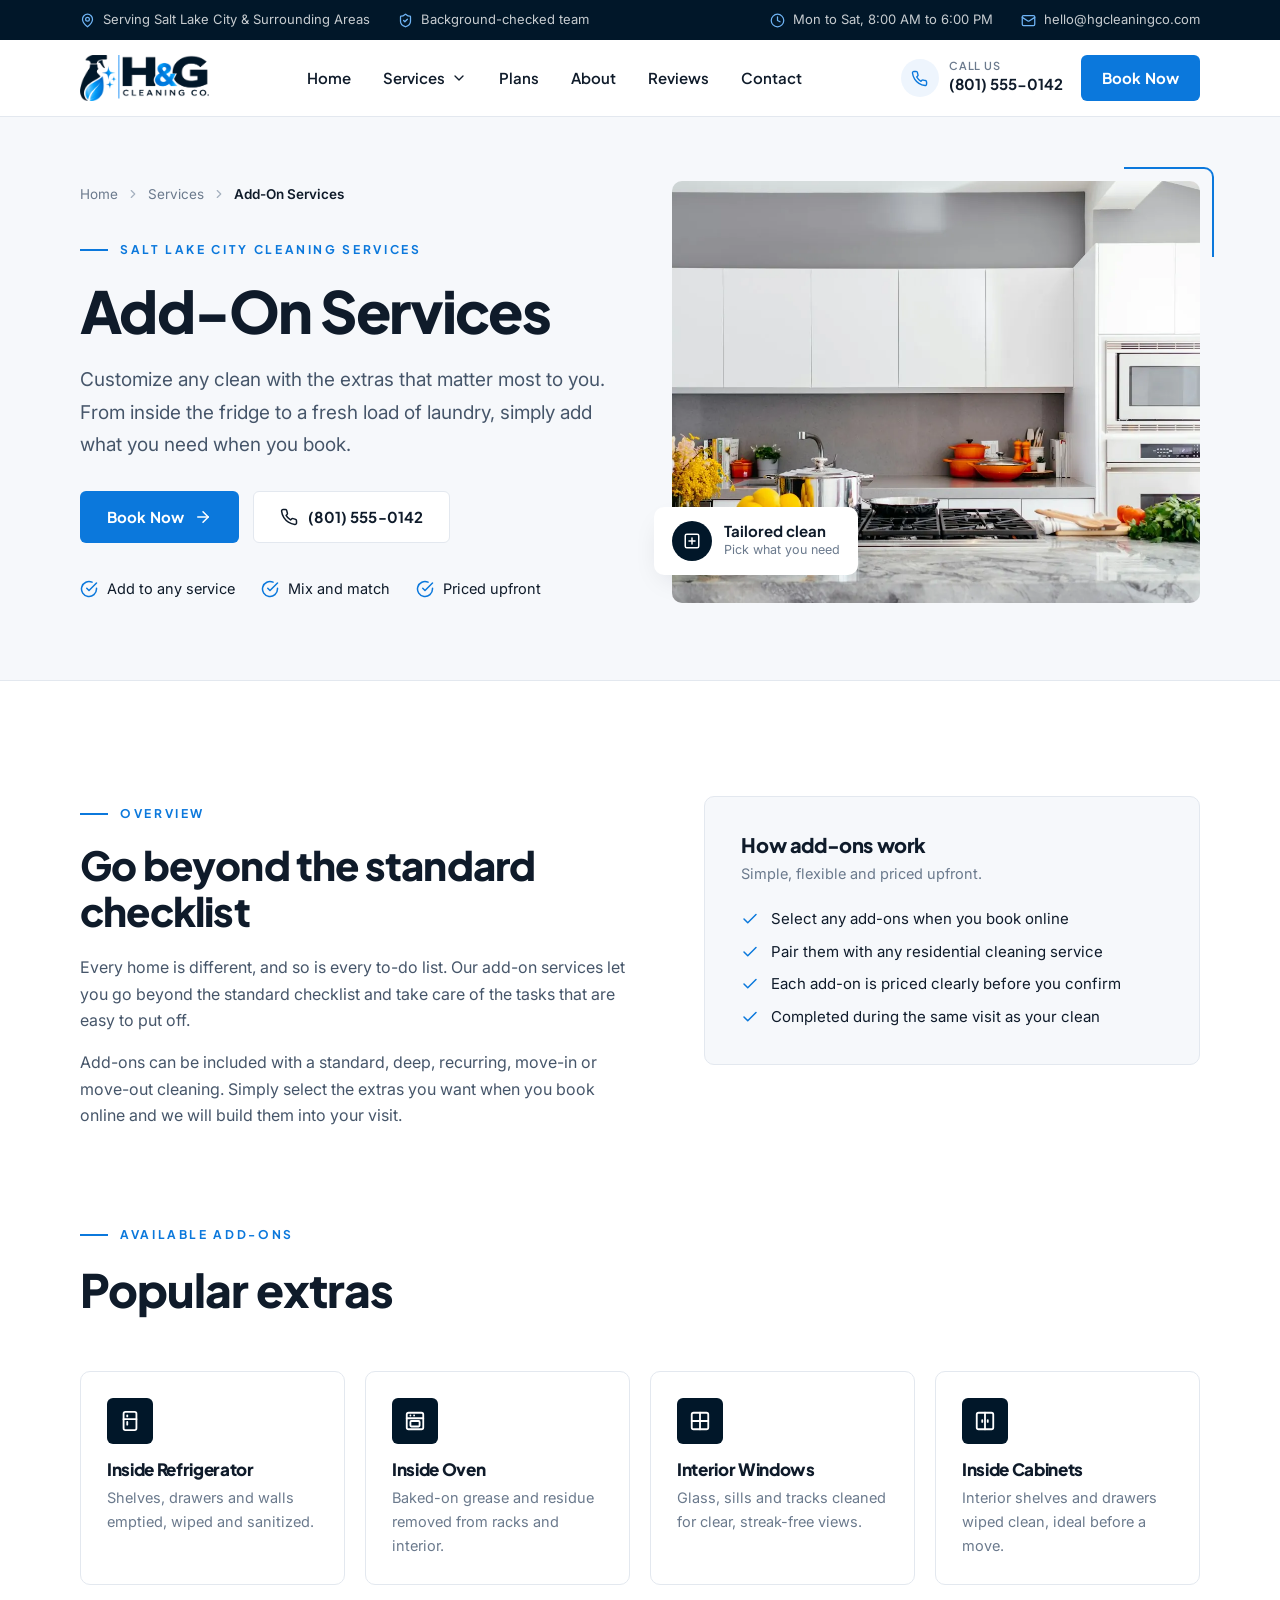
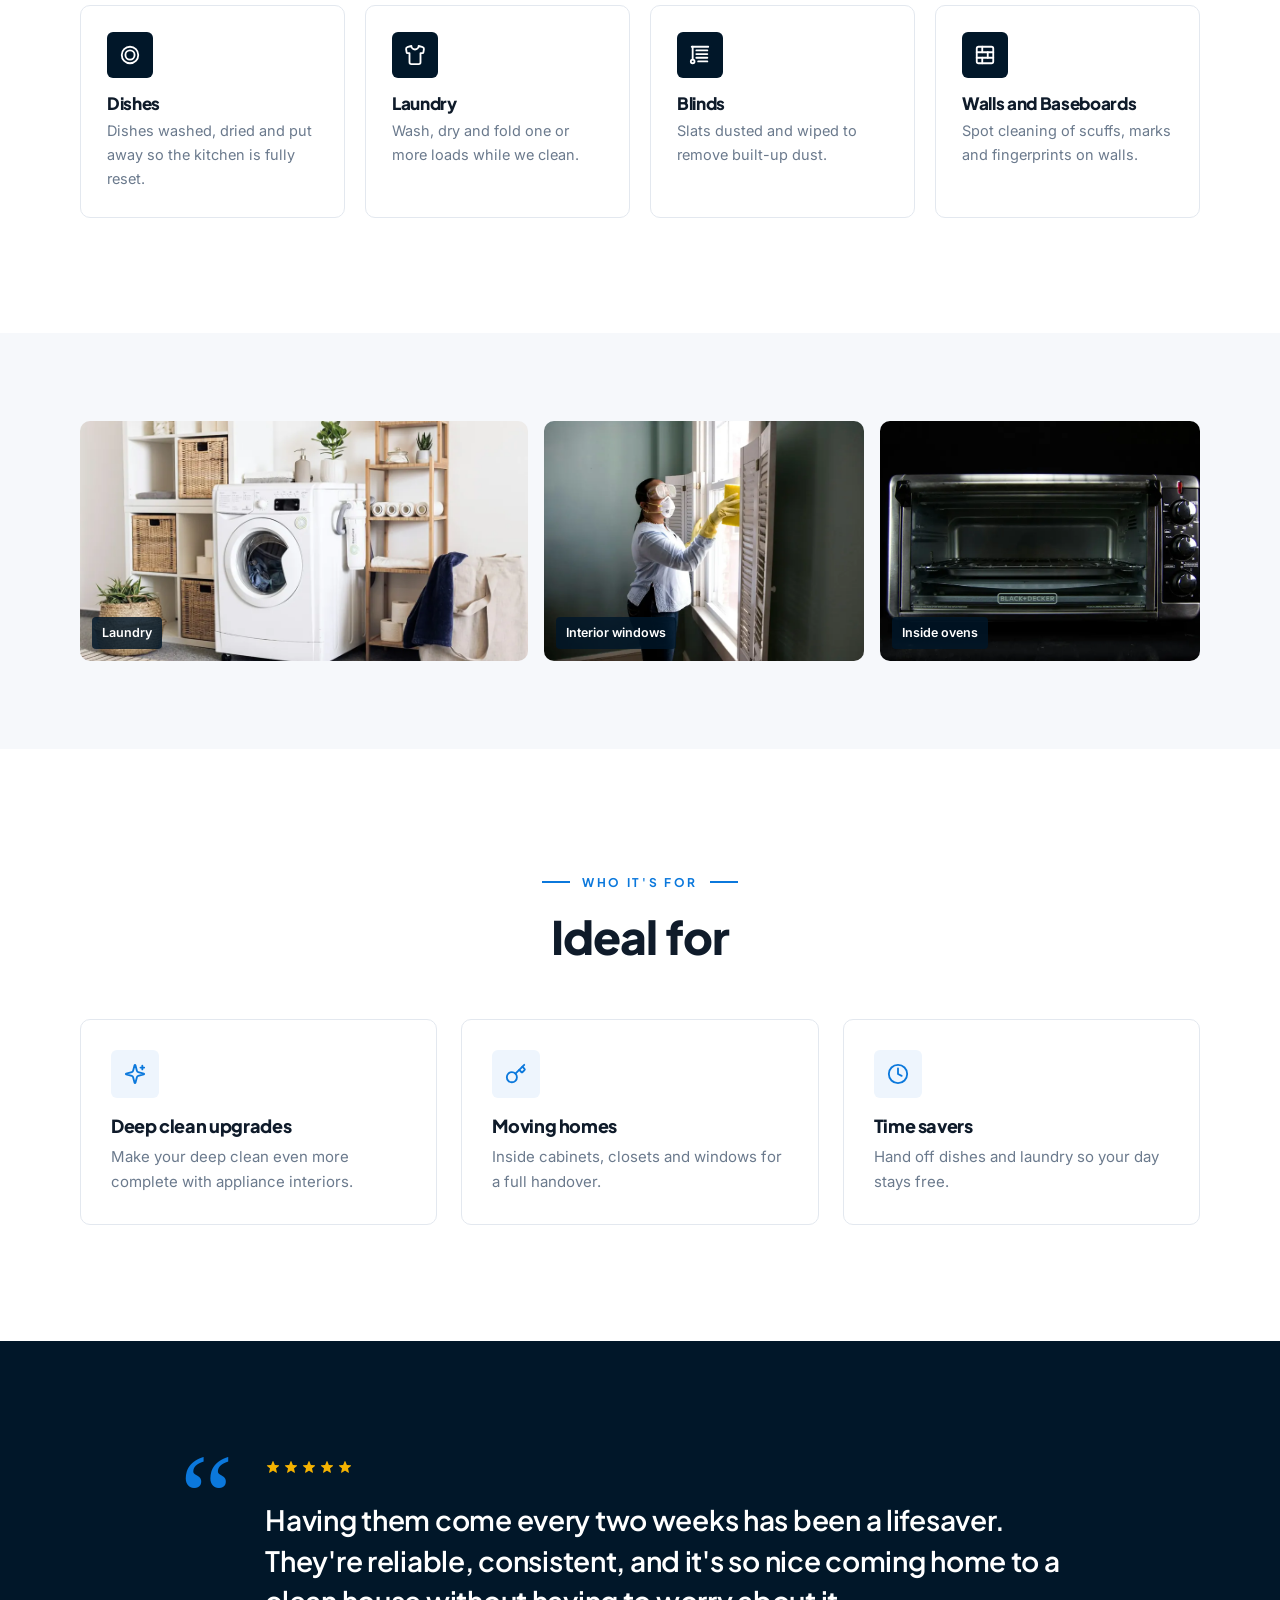
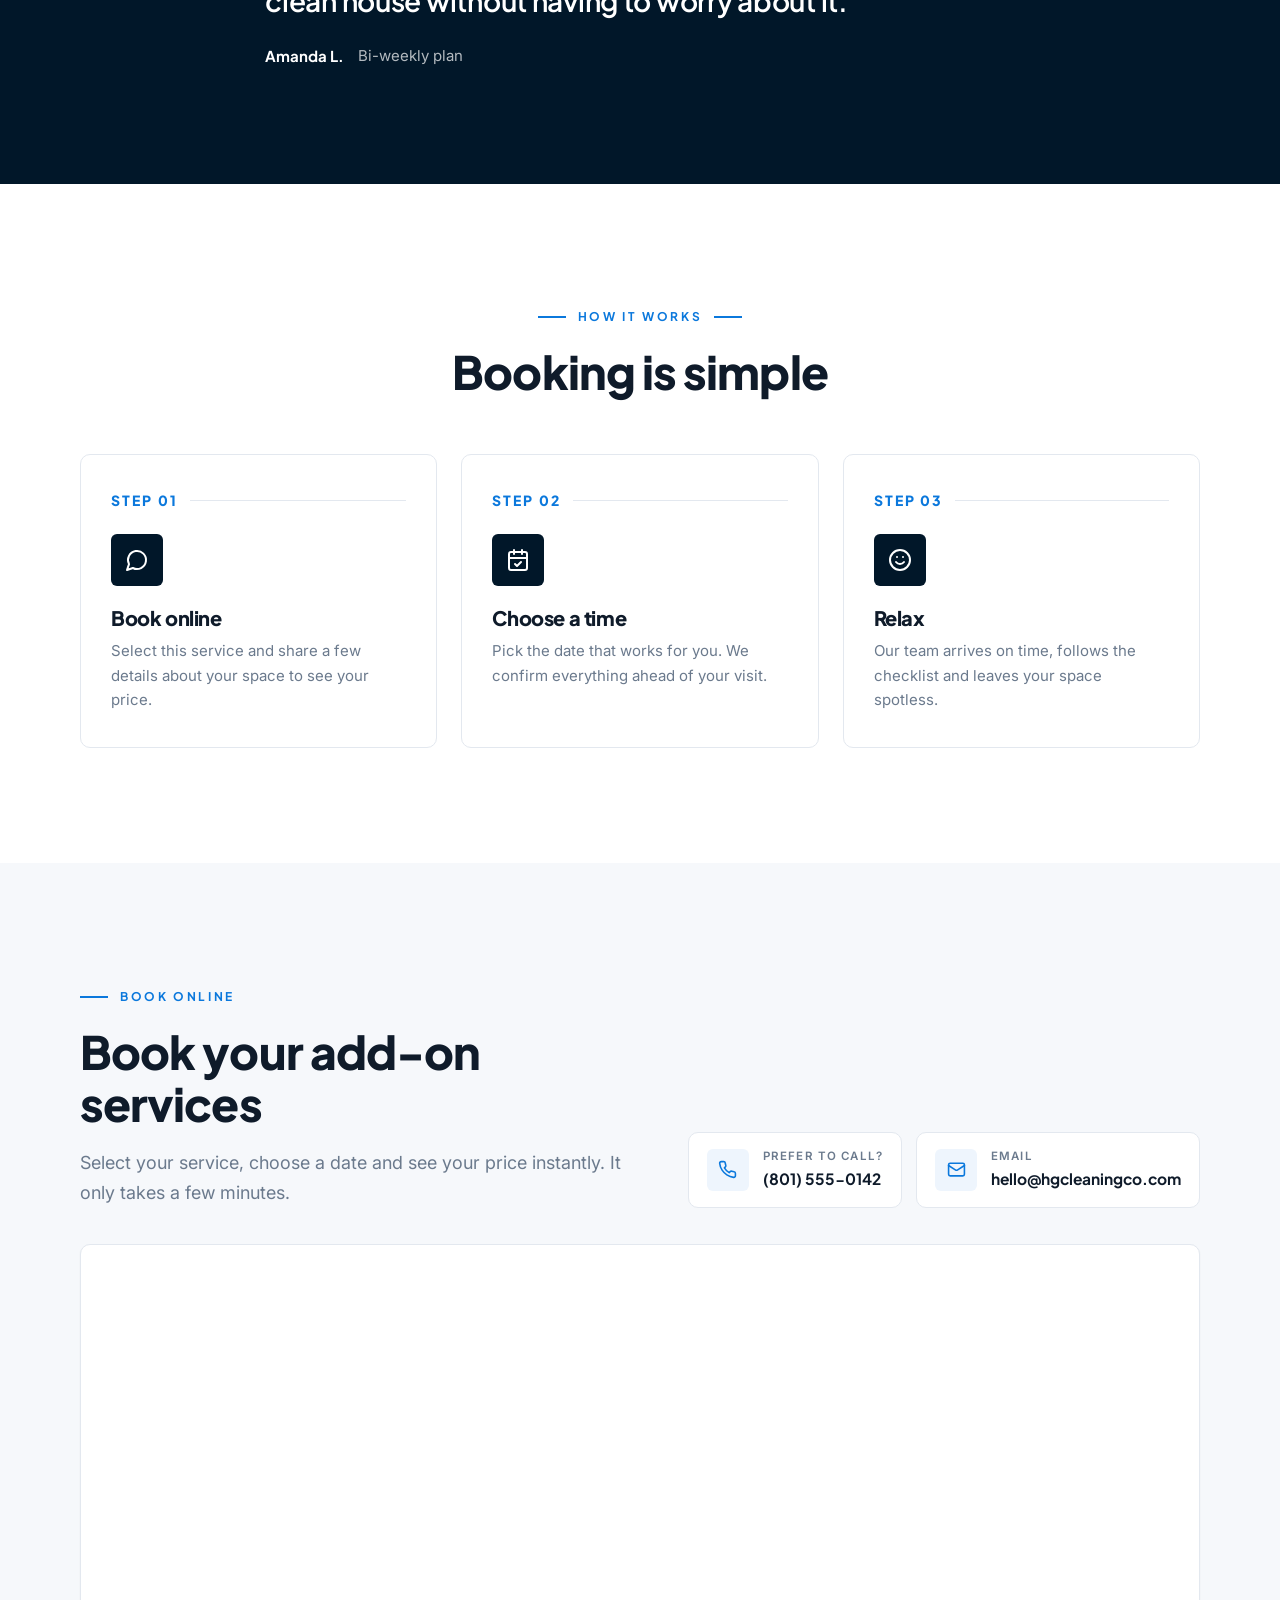
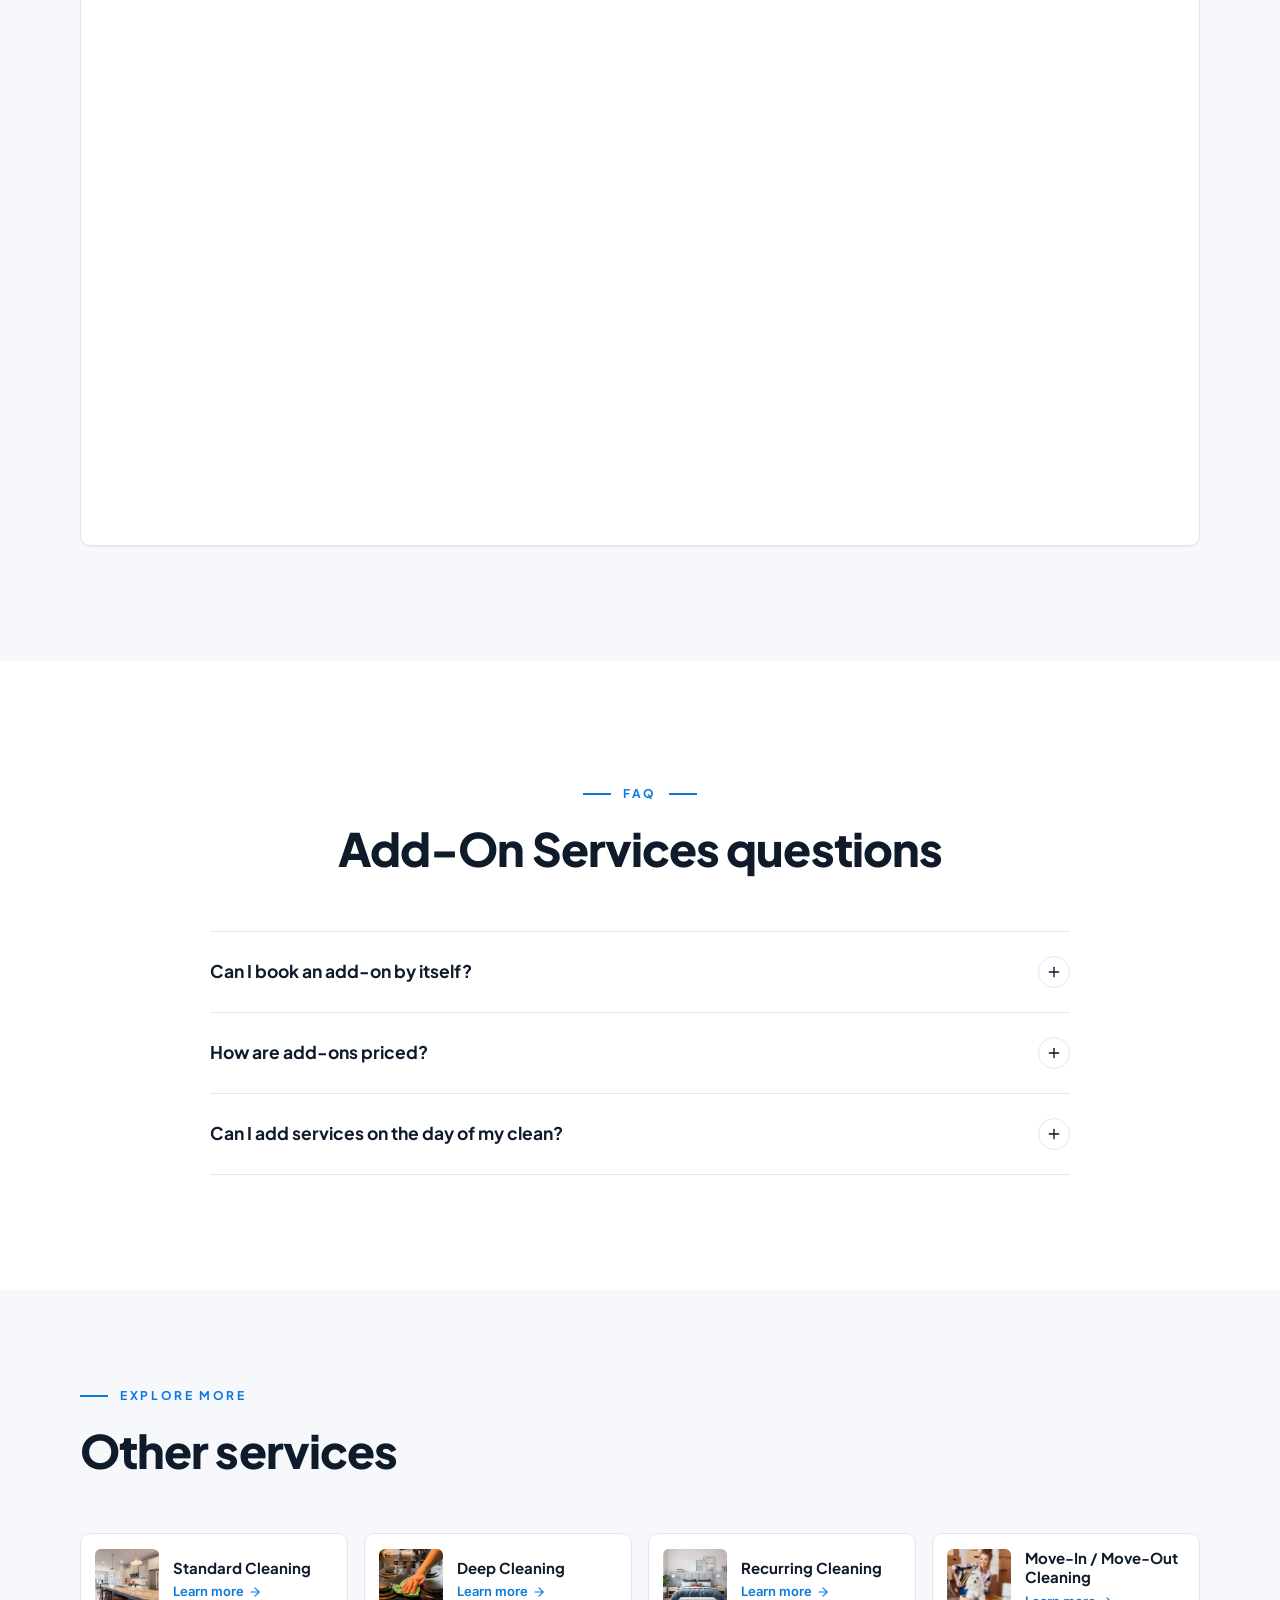
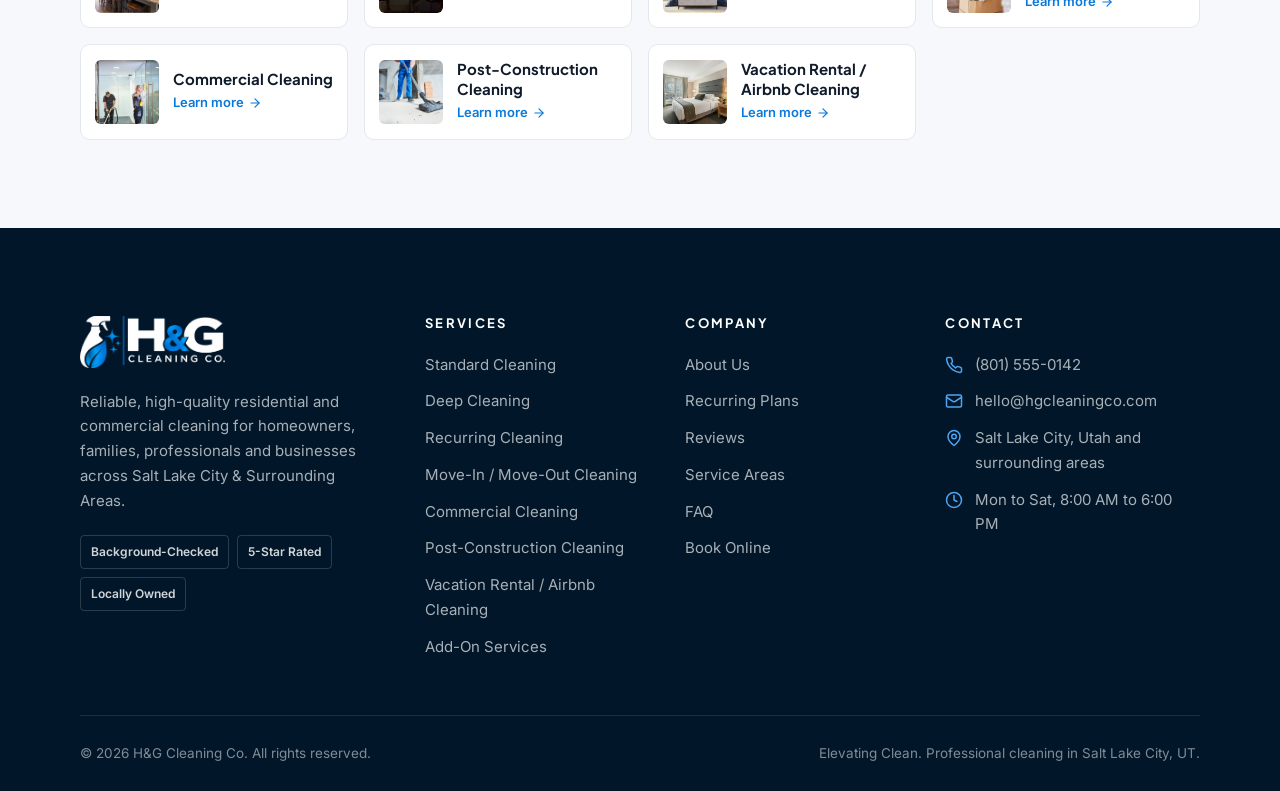
==== services/add-on-services/index.html @ a8b04421 "Build H&G Cleaning Co. website with service pages and BookingKoala booking Co-authored-by: Cursor <c" ====
<!DOCTYPE html>
<html lang="en-US">
<head>
<meta charset="utf-8">
<meta name="viewport" content="width=device-width, initial-scale=1, viewport-fit=cover">
<title>Cleaning Add-On Services in Salt Lake City, UT | H&amp;G Cleaning Co.</title>
<meta name="description" content="Add inside fridge and oven cleaning, interior windows, cabinets, dishes, laundry and more to any H&amp;G Cleaning Co. service in Salt Lake City.">
<meta name="keywords" content="add-on services Salt Lake City, add-on services Utah, add-on services near me, H&amp;G Cleaning Co.">
<link rel="canonical" href="https://hgcleaningco.com/services/add-on-services/">
<meta name="robots" content="index, follow, max-image-preview:large">
<meta name="author" content="H&amp;G Cleaning Co.">
<meta name="theme-color" content="#011729">
<meta name="format-detection" content="telephone=yes">
<meta name="geo.region" content="US-UT">
<meta name="geo.placename" content="Salt Lake City">
<meta name="geo.position" content="40.7608;-111.891">
<meta name="ICBM" content="40.7608, -111.891">
<meta property="og:type" content="website">
<meta property="og:site_name" content="H&amp;G Cleaning Co.">
<meta property="og:locale" content="en_US">
<meta property="og:title" content="Cleaning Add-On Services in Salt Lake City, UT | H&amp;G Cleaning Co.">
<meta property="og:description" content="Add inside fridge and oven cleaning, interior windows, cabinets, dishes, laundry and more to any H&amp;G Cleaning Co. service in Salt Lake City.">
<meta property="og:url" content="https://hgcleaningco.com/services/add-on-services/">
<meta property="og:image" content="https://hgcleaningco.com/assets/og-image.jpg">
<meta property="og:image:width" content="1200">
<meta property="og:image:height" content="630">
<meta property="og:image:alt" content="H&amp;G Cleaning Co., Elevating Clean">
<meta name="twitter:card" content="summary_large_image">
<meta name="twitter:title" content="Cleaning Add-On Services in Salt Lake City, UT | H&amp;G Cleaning Co.">
<meta name="twitter:description" content="Add inside fridge and oven cleaning, interior windows, cabinets, dishes, laundry and more to any H&amp;G Cleaning Co. service in Salt Lake City.">
<meta name="twitter:image" content="https://hgcleaningco.com/assets/og-image.jpg">
<link rel="icon" href="../../favicon.ico" sizes="any">
<link rel="icon" type="image/png" sizes="32x32" href="../../assets/favicon-32.png">
<link rel="icon" type="image/png" sizes="16x16" href="../../assets/favicon-16.png">
<link rel="apple-touch-icon" href="../../assets/apple-touch-icon.png">
<link rel="manifest" href="../../site.webmanifest">
<link rel="preconnect" href="https://fonts.googleapis.com">
<link rel="preconnect" href="https://fonts.gstatic.com" crossorigin>
<link rel="stylesheet" href="https://fonts.googleapis.com/css2?family=Inter:wght@400;500;600&family=Plus+Jakarta+Sans:wght@600;700;800&display=swap">
<link rel="stylesheet" href="../../css/styles.css">
<link rel="preload" as="image" href="../../assets/img/addon-kitchen-appliances.webp" fetchpriority="high">
<script type="application/ld+json">{"@context":"https://schema.org","@type":"Service","name":"Add-On Services","serviceType":"Add-On Services","description":"Add inside fridge and oven cleaning, interior windows, cabinets, dishes, laundry and more to any H&G Cleaning Co. service in Salt Lake City.","url":"https://hgcleaningco.com/services/add-on-services/","image":"https://hgcleaningco.com/assets/img/addon-kitchen-appliances.webp","provider":{"@type":"HouseCleaningService","@id":"https://hgcleaningco.com/#business","name":"H&G Cleaning Co.","telephone":"+18015550142","url":"https://hgcleaningco.com/"},"areaServed":[{"@type":"City","name":"Salt Lake City, UT"},{"@type":"City","name":"Sandy, UT"},{"@type":"City","name":"Draper, UT"},{"@type":"City","name":"West Jordan, UT"},{"@type":"City","name":"South Jordan, UT"},{"@type":"City","name":"Murray, UT"},{"@type":"City","name":"Holladay, UT"},{"@type":"City","name":"Millcreek, UT"},{"@type":"City","name":"Cottonwood Heights, UT"},{"@type":"City","name":"Midvale, UT"},{"@type":"City","name":"Taylorsville, UT"},{"@type":"City","name":"West Valley City, UT"},{"@type":"City","name":"Riverton, UT"},{"@type":"City","name":"Herriman, UT"},{"@type":"City","name":"Bountiful, UT"}]}</script>
<script type="application/ld+json">{"@context":"https://schema.org","@type":"BreadcrumbList","itemListElement":[{"@type":"ListItem","position":1,"name":"Home","item":"https://hgcleaningco.com/"},{"@type":"ListItem","position":2,"name":"Services","item":"https://hgcleaningco.com/#services"},{"@type":"ListItem","position":3,"name":"Add-On Services","item":"https://hgcleaningco.com/services/add-on-services/"}]}</script>
<script type="application/ld+json">{"@context":"https://schema.org","@type":"FAQPage","mainEntity":[{"@type":"Question","name":"Can I book an add-on by itself?","acceptedAnswer":{"@type":"Answer","text":"Add-ons are designed to be paired with one of our cleaning services. Reach out and we will recommend the best fit for what you need."}},{"@type":"Question","name":"How are add-ons priced?","acceptedAnswer":{"@type":"Answer","text":"Each add-on is priced individually based on size and scope. You will see the price of each add-on when you book, so there are no surprises."}},{"@type":"Question","name":"Can I add services on the day of my clean?","acceptedAnswer":{"@type":"Answer","text":"If time allows, our team is happy to help. For guaranteed availability, add them when you book."}}]}</script>
</head>
<body>
<a class="skip-link" href="#main">Skip to content</a>
<div class="topbar">
  <div class="container">
    <div class="topbar__items">
      <span class="topbar__item"><svg viewBox="0 0 24 24" fill="none" stroke="currentColor" stroke-width="2" stroke-linecap="round" stroke-linejoin="round" aria-hidden="true" focusable="false"><path d="M20 10c0 6-8 12-8 12s-8-6-8-12a8 8 0 0 1 16 0Z"/><circle cx="12" cy="10" r="3"/></svg>Serving Salt Lake City & Surrounding Areas</span>
      <span class="topbar__item"><svg viewBox="0 0 24 24" fill="none" stroke="currentColor" stroke-width="2" stroke-linecap="round" stroke-linejoin="round" aria-hidden="true" focusable="false"><path d="M20 13c0 5-3.5 7.5-7.66 8.95a1 1 0 0 1-.67-.01C7.5 20.5 4 18 4 13V6a1 1 0 0 1 1-1c2 0 4.5-1.2 6.24-2.72a1.17 1.17 0 0 1 1.52 0C14.51 3.81 17 5 19 5a1 1 0 0 1 1 1z"/><path d="m9 12 2 2 4-4"/></svg>Background-checked team</span>
    </div>
    <div class="topbar__items">
      <span class="topbar__item"><svg viewBox="0 0 24 24" fill="none" stroke="currentColor" stroke-width="2" stroke-linecap="round" stroke-linejoin="round" aria-hidden="true" focusable="false"><circle cx="12" cy="12" r="10"/><path d="M12 6v6l4 2"/></svg>Mon to Sat, 8:00 AM to 6:00 PM</span>
      <a class="topbar__item" href="mailto:hello@hgcleaningco.com"><svg viewBox="0 0 24 24" fill="none" stroke="currentColor" stroke-width="2" stroke-linecap="round" stroke-linejoin="round" aria-hidden="true" focusable="false"><rect x="2" y="4" width="20" height="16" rx="2"/><path d="m22 7-8.97 5.7a1.94 1.94 0 0 1-2.06 0L2 7"/></svg>hello@hgcleaningco.com</a>
    </div>
  </div>
</div>
<header class="site-header" id="top">
  <div class="container">
    <a class="brand" href="../../" aria-label="H&amp;G Cleaning Co. home">
      <img src="../../assets/img/logo.png" alt="H&amp;G Cleaning Co. logo" width="640" height="229">
    </a>
    <nav class="nav" aria-label="Main">
      <a class="nav__link" href="../../">Home</a>
      <div class="nav__item">
        <button class="nav__link" type="button" aria-expanded="false" aria-haspopup="true">Services <svg viewBox="0 0 24 24" fill="none" stroke="currentColor" stroke-width="2" stroke-linecap="round" stroke-linejoin="round" aria-hidden="true" focusable="false"><path d="m6 9 6 6 6-6"/></svg></button>
        <div class="dropdown">
<a href="../../services/standard-cleaning/"><span class="dropdown__icon"><svg viewBox="0 0 24 24" fill="none" stroke="currentColor" stroke-width="2" stroke-linecap="round" stroke-linejoin="round" aria-hidden="true" focusable="false"><path d="M15 21v-8a1 1 0 0 0-1-1h-4a1 1 0 0 0-1 1v8"/><path d="M3 10a2 2 0 0 1 .71-1.53l7-6a2 2 0 0 1 2.58 0l7 6A2 2 0 0 1 21 10v9a2 2 0 0 1-2 2H5a2 2 0 0 1-2-2z"/></svg></span><span><strong>Standard Cleaning</strong><span class="desc">Routine upkeep for a fresh, tidy home</span></span></a>
<a href="../../services/deep-cleaning/"><span class="dropdown__icon"><svg viewBox="0 0 24 24" fill="none" stroke="currentColor" stroke-width="2" stroke-linecap="round" stroke-linejoin="round" aria-hidden="true" focusable="false"><path d="M9.94 15.5A2 2 0 0 0 8.5 14.06l-6.13-1.58a.5.5 0 0 1 0-.96L8.5 9.94A2 2 0 0 0 9.94 8.5l1.58-6.13a.5.5 0 0 1 .96 0L14.06 8.5A2 2 0 0 0 15.5 9.94l6.13 1.58a.5.5 0 0 1 0 .96L15.5 14.06a2 2 0 0 0-1.44 1.44l-1.58 6.13a.5.5 0 0 1-.96 0z"/><path d="M20 3v4"/><path d="M22 5h-4"/></svg></span><span><strong>Deep Cleaning</strong><span class="desc">Top-to-bottom detail for buildup</span></span></a>
<a href="../../services/recurring-cleaning/"><span class="dropdown__icon"><svg viewBox="0 0 24 24" fill="none" stroke="currentColor" stroke-width="2" stroke-linecap="round" stroke-linejoin="round" aria-hidden="true" focusable="false"><rect x="3" y="4" width="18" height="18" rx="2"/><path d="M16 2v4"/><path d="M8 2v4"/><path d="M3 10h18"/><path d="m9 16 2 2 4-4"/></svg></span><span><strong>Recurring Cleaning</strong><span class="desc">Weekly, bi-weekly or monthly plans</span></span></a>
<a href="../../services/move-in-move-out-cleaning/"><span class="dropdown__icon"><svg viewBox="0 0 24 24" fill="none" stroke="currentColor" stroke-width="2" stroke-linecap="round" stroke-linejoin="round" aria-hidden="true" focusable="false"><path d="m15.5 7.5 2.3 2.3a1 1 0 0 0 1.4 0l2.1-2.1a1 1 0 0 0 0-1.4L19 4"/><path d="m21 2-9.6 9.6"/><circle cx="7.5" cy="15.5" r="5.5"/></svg></span><span><strong>Move-In / Move-Out Cleaning</strong><span class="desc">Empty-home cleaning for a smooth handover</span></span></a>
<a href="../../services/commercial-cleaning/"><span class="dropdown__icon"><svg viewBox="0 0 24 24" fill="none" stroke="currentColor" stroke-width="2" stroke-linecap="round" stroke-linejoin="round" aria-hidden="true" focusable="false"><rect x="4" y="2" width="16" height="20" rx="2"/><path d="M9 22v-4h6v4"/><path d="M8 6h.01"/><path d="M16 6h.01"/><path d="M12 6h.01"/><path d="M12 10h.01"/><path d="M12 14h.01"/><path d="M16 10h.01"/><path d="M16 14h.01"/><path d="M8 10h.01"/><path d="M8 14h.01"/></svg></span><span><strong>Commercial Cleaning</strong><span class="desc">Offices, retail and commercial spaces</span></span></a>
<a href="../../services/post-construction-cleaning/"><span class="dropdown__icon"><svg viewBox="0 0 24 24" fill="none" stroke="currentColor" stroke-width="2" stroke-linecap="round" stroke-linejoin="round" aria-hidden="true" focusable="false"><path d="M10 10V5a1 1 0 0 1 1-1h2a1 1 0 0 1 1 1v5"/><path d="M14 6a6 6 0 0 1 6 6v3"/><path d="M4 15v-3a6 6 0 0 1 6-6"/><rect x="2" y="15" width="20" height="4" rx="1"/></svg></span><span><strong>Post-Construction Cleaning</strong><span class="desc">Dust and debris removal after a build</span></span></a>
<a href="../../services/airbnb-vacation-rental-cleaning/"><span class="dropdown__icon"><svg viewBox="0 0 24 24" fill="none" stroke="currentColor" stroke-width="2" stroke-linecap="round" stroke-linejoin="round" aria-hidden="true" focusable="false"><path d="M2 4v16"/><path d="M2 8h18a2 2 0 0 1 2 2v10"/><path d="M2 17h20"/><path d="M6 8v9"/></svg></span><span><strong>Vacation Rental / Airbnb Cleaning</strong><span class="desc">Guest-ready turnovers between stays</span></span></a>
<a href="../../services/add-on-services/" aria-current="page"><span class="dropdown__icon"><svg viewBox="0 0 24 24" fill="none" stroke="currentColor" stroke-width="2" stroke-linecap="round" stroke-linejoin="round" aria-hidden="true" focusable="false"><rect x="3" y="3" width="18" height="18" rx="2"/><path d="M8 12h8"/><path d="M12 8v8"/></svg></span><span><strong>Add-On Services</strong><span class="desc">Fridges, ovens, windows, laundry and more</span></span></a>
        </div>
      </div>
      <a class="nav__link" href="../../#plans">Plans</a>
      <a class="nav__link" href="../../#about">About</a>
      <a class="nav__link" href="../../#reviews">Reviews</a>
      <a class="nav__link" href="#book">Contact</a>
    </nav>
    <div class="header__actions">
      <a class="header__phone" href="tel:+18015550142"><span class="ico"><svg viewBox="0 0 24 24" fill="none" stroke="currentColor" stroke-width="2" stroke-linecap="round" stroke-linejoin="round" aria-hidden="true" focusable="false"><path d="M22 16.92v3a2 2 0 0 1-2.18 2 19.79 19.79 0 0 1-8.63-3.07 19.5 19.5 0 0 1-6-6 19.79 19.79 0 0 1-3.07-8.67A2 2 0 0 1 4.11 2h3a2 2 0 0 1 2 1.72c.13.96.36 1.9.7 2.81a2 2 0 0 1-.45 2.11L8.09 9.91a16 16 0 0 0 6 6l1.27-1.27a2 2 0 0 1 2.11-.45c.91.34 1.85.57 2.81.7A2 2 0 0 1 22 16.92z"/></svg></span><span><small>Call us</small>(801) 555-0142</span></a>
      <a class="btn btn--primary header__cta" href="#book">Book Now</a>
      <button class="menu-toggle" type="button" aria-label="Open menu" aria-expanded="false" aria-controls="mobile-menu"><svg class="ico-open" viewBox="0 0 24 24" fill="none" stroke="currentColor" stroke-width="2" stroke-linecap="round" stroke-linejoin="round" aria-hidden="true" focusable="false"><path d="M4 6h16"/><path d="M4 12h16"/><path d="M4 18h16"/></svg><svg class="ico-close" viewBox="0 0 24 24" fill="none" stroke="currentColor" stroke-width="2" stroke-linecap="round" stroke-linejoin="round" aria-hidden="true" focusable="false"><path d="M18 6 6 18"/><path d="m6 6 12 12"/></svg></button>
    </div>
  </div>
</header>
<nav class="mobile-menu" id="mobile-menu" aria-label="Mobile">
  <a href="../../">Home</a>
  <details open>
    <summary>Services <svg viewBox="0 0 24 24" fill="none" stroke="currentColor" stroke-width="2" stroke-linecap="round" stroke-linejoin="round" aria-hidden="true" focusable="false"><path d="m6 9 6 6 6-6"/></svg></summary>
    <ul>
<li><a href="../../services/standard-cleaning/">Standard Cleaning</a></li>
<li><a href="../../services/deep-cleaning/">Deep Cleaning</a></li>
<li><a href="../../services/recurring-cleaning/">Recurring Cleaning</a></li>
<li><a href="../../services/move-in-move-out-cleaning/">Move-In / Move-Out Cleaning</a></li>
<li><a href="../../services/commercial-cleaning/">Commercial Cleaning</a></li>
<li><a href="../../services/post-construction-cleaning/">Post-Construction Cleaning</a></li>
<li><a href="../../services/airbnb-vacation-rental-cleaning/">Vacation Rental / Airbnb Cleaning</a></li>
<li><a href="../../services/add-on-services/" aria-current="page">Add-On Services</a></li>
    </ul>
  </details>
  <a href="../../#plans">Recurring Plans</a>
  <a href="../../#about">About</a>
  <a href="../../#reviews">Reviews</a>
  <a href="../../#areas">Service Areas</a>
  <a href="#book">Book and Contact</a>
  <div class="mobile-menu__cta">
    <a class="btn btn--primary btn--block" href="#book">Book Now</a>
    <a class="btn btn--outline btn--block" href="tel:+18015550142"><svg viewBox="0 0 24 24" fill="none" stroke="currentColor" stroke-width="2" stroke-linecap="round" stroke-linejoin="round" aria-hidden="true" focusable="false"><path d="M22 16.92v3a2 2 0 0 1-2.18 2 19.79 19.79 0 0 1-8.63-3.07 19.5 19.5 0 0 1-6-6 19.79 19.79 0 0 1-3.07-8.67A2 2 0 0 1 4.11 2h3a2 2 0 0 1 2 1.72c.13.96.36 1.9.7 2.81a2 2 0 0 1-.45 2.11L8.09 9.91a16 16 0 0 0 6 6l1.27-1.27a2 2 0 0 1 2.11-.45c.91.34 1.85.57 2.81.7A2 2 0 0 1 22 16.92z"/></svg>Call (801) 555-0142</a>
  </div>
</nav>
<main id="main">

<section class="page-hero">
  <div class="container">
    <div>
      <nav class="breadcrumb" aria-label="Breadcrumb"><a href="../../">Home</a><svg viewBox="0 0 24 24" fill="none" stroke="currentColor" stroke-width="2" stroke-linecap="round" stroke-linejoin="round" aria-hidden="true" focusable="false"><path d="m9 18 6-6-6-6"/></svg><a href="../../#services">Services</a><svg viewBox="0 0 24 24" fill="none" stroke="currentColor" stroke-width="2" stroke-linecap="round" stroke-linejoin="round" aria-hidden="true" focusable="false"><path d="m9 18 6-6-6-6"/></svg><span aria-current="page">Add-On Services</span></nav>
      <span class="eyebrow">Salt Lake City Cleaning Services</span>
      <h1>Add-On Services</h1>
      <p class="lead">Customize any clean with the extras that matter most to you. From inside the fridge to a fresh load of laundry, simply add what you need when you book.</p>
      <div class="page-hero__actions">
        <a class="btn btn--primary" href="#book">Book Now <svg viewBox="0 0 24 24" fill="none" stroke="currentColor" stroke-width="2" stroke-linecap="round" stroke-linejoin="round" aria-hidden="true" focusable="false"><path d="M5 12h14"/><path d="m12 5 7 7-7 7"/></svg></a>
        <a class="btn btn--outline" href="tel:+18015550142"><svg viewBox="0 0 24 24" fill="none" stroke="currentColor" stroke-width="2" stroke-linecap="round" stroke-linejoin="round" aria-hidden="true" focusable="false"><path d="M22 16.92v3a2 2 0 0 1-2.18 2 19.79 19.79 0 0 1-8.63-3.07 19.5 19.5 0 0 1-6-6 19.79 19.79 0 0 1-3.07-8.67A2 2 0 0 1 4.11 2h3a2 2 0 0 1 2 1.72c.13.96.36 1.9.7 2.81a2 2 0 0 1-.45 2.11L8.09 9.91a16 16 0 0 0 6 6l1.27-1.27a2 2 0 0 1 2.11-.45c.91.34 1.85.57 2.81.7A2 2 0 0 1 22 16.92z"/></svg>(801) 555-0142</a>
      </div>
      <ul class="page-hero__facts"><li><svg viewBox="0 0 24 24" fill="none" stroke="currentColor" stroke-width="2" stroke-linecap="round" stroke-linejoin="round" aria-hidden="true" focusable="false"><path d="M22 11.08V12a10 10 0 1 1-5.93-9.14"/><path d="m9 11 3 3L22 4"/></svg>Add to any service</li><li><svg viewBox="0 0 24 24" fill="none" stroke="currentColor" stroke-width="2" stroke-linecap="round" stroke-linejoin="round" aria-hidden="true" focusable="false"><path d="M22 11.08V12a10 10 0 1 1-5.93-9.14"/><path d="m9 11 3 3L22 4"/></svg>Mix and match</li><li><svg viewBox="0 0 24 24" fill="none" stroke="currentColor" stroke-width="2" stroke-linecap="round" stroke-linejoin="round" aria-hidden="true" focusable="false"><path d="M22 11.08V12a10 10 0 1 1-5.93-9.14"/><path d="m9 11 3 3L22 4"/></svg>Priced upfront</li></ul>
    </div>
    <div class="page-hero__media">
      <img src="../../assets/img/addon-kitchen-appliances.webp" alt="Clean white kitchen with refrigerator, oven and cabinets" width="1400" height="933" fetchpriority="high">
      <div class="page-hero__chip"><span class="ico"><svg viewBox="0 0 24 24" fill="none" stroke="currentColor" stroke-width="2" stroke-linecap="round" stroke-linejoin="round" aria-hidden="true" focusable="false"><rect x="3" y="3" width="18" height="18" rx="2"/><path d="M8 12h8"/><path d="M12 8v8"/></svg></span><span><strong>Tailored clean</strong><span>Pick what you need</span></span></div>
    </div>
  </div>
</section>

<section class="section">
  <div class="container">
    <div class="detail" style="margin-bottom:clamp(48px,6vw,72px)">
      <div>
        <span class="eyebrow">Overview</span>
        <h2>Go beyond the standard checklist</h2>
        <p>Every home is different, and so is every to-do list. Our add-on services let you go beyond the standard checklist and take care of the tasks that are easy to put off.</p>
<p>Add-ons can be included with a standard, deep, recurring, move-in or move-out cleaning. Simply select the extras you want when you book online and we will build them into your visit.</p>
      </div>
      <div class="included">
        <h3>How add-ons work</h3>
        <p>Simple, flexible and priced upfront.</p>
        <ul>
          <li><svg viewBox="0 0 24 24" fill="none" stroke="currentColor" stroke-width="2" stroke-linecap="round" stroke-linejoin="round" aria-hidden="true" focusable="false"><path d="M20 6 9 17l-5-5"/></svg>Select any add-ons when you book online</li>
          <li><svg viewBox="0 0 24 24" fill="none" stroke="currentColor" stroke-width="2" stroke-linecap="round" stroke-linejoin="round" aria-hidden="true" focusable="false"><path d="M20 6 9 17l-5-5"/></svg>Pair them with any residential cleaning service</li>
          <li><svg viewBox="0 0 24 24" fill="none" stroke="currentColor" stroke-width="2" stroke-linecap="round" stroke-linejoin="round" aria-hidden="true" focusable="false"><path d="M20 6 9 17l-5-5"/></svg>Each add-on is priced clearly before you confirm</li>
          <li><svg viewBox="0 0 24 24" fill="none" stroke="currentColor" stroke-width="2" stroke-linecap="round" stroke-linejoin="round" aria-hidden="true" focusable="false"><path d="M20 6 9 17l-5-5"/></svg>Completed during the same visit as your clean</li>
        </ul>
      </div>
    </div>
    <div class="section-head">
      <span class="eyebrow">Available Add-Ons</span>
      <h2>Popular extras</h2>
    </div>
    <div class="addon-grid">
<div class="addon"><span class="ico"><svg viewBox="0 0 24 24" fill="none" stroke="currentColor" stroke-width="2" stroke-linecap="round" stroke-linejoin="round" aria-hidden="true" focusable="false"><rect x="5" y="2" width="14" height="20" rx="2"/><path d="M5 10h14"/><path d="M9 6v1"/><path d="M9 13v3"/></svg></span><h3>Inside Refrigerator</h3><p>Shelves, drawers and walls emptied, wiped and sanitized.</p></div>
<div class="addon"><span class="ico"><svg viewBox="0 0 24 24" fill="none" stroke="currentColor" stroke-width="2" stroke-linecap="round" stroke-linejoin="round" aria-hidden="true" focusable="false"><rect x="3" y="3" width="18" height="18" rx="2"/><path d="M3 9h18"/><rect x="7" y="12" width="10" height="6" rx="1"/><path d="M7 6h.01"/><path d="M11 6h.01"/></svg></span><h3>Inside Oven</h3><p>Baked-on grease and residue removed from racks and interior.</p></div>
<div class="addon"><span class="ico"><svg viewBox="0 0 24 24" fill="none" stroke="currentColor" stroke-width="2" stroke-linecap="round" stroke-linejoin="round" aria-hidden="true" focusable="false"><rect x="3" y="3" width="18" height="18" rx="2"/><path d="M12 3v18"/><path d="M3 12h18"/></svg></span><h3>Interior Windows</h3><p>Glass, sills and tracks cleaned for clear, streak-free views.</p></div>
<div class="addon"><span class="ico"><svg viewBox="0 0 24 24" fill="none" stroke="currentColor" stroke-width="2" stroke-linecap="round" stroke-linejoin="round" aria-hidden="true" focusable="false"><rect x="3" y="3" width="18" height="18" rx="2"/><path d="M12 3v18"/><path d="M9 11v2"/><path d="M15 11v2"/></svg></span><h3>Inside Cabinets</h3><p>Interior shelves and drawers wiped clean, ideal before a move.</p></div>
<div class="addon"><span class="ico"><svg viewBox="0 0 24 24" fill="none" stroke="currentColor" stroke-width="2" stroke-linecap="round" stroke-linejoin="round" aria-hidden="true" focusable="false"><circle cx="12" cy="12" r="9"/><circle cx="12" cy="12" r="5"/></svg></span><h3>Dishes</h3><p>Dishes washed, dried and put away so the kitchen is fully reset.</p></div>
<div class="addon"><span class="ico"><svg viewBox="0 0 24 24" fill="none" stroke="currentColor" stroke-width="2" stroke-linecap="round" stroke-linejoin="round" aria-hidden="true" focusable="false"><path d="M20.38 3.46 16 2a4 4 0 0 1-8 0L3.62 3.46a2 2 0 0 0-1.34 2.23l.58 3.47a1 1 0 0 0 .99.84H6v10c0 1.1.9 2 2 2h8a2 2 0 0 0 2-2V10h2.15a1 1 0 0 0 .99-.84l.58-3.47a2 2 0 0 0-1.34-2.23z"/></svg></span><h3>Laundry</h3><p>Wash, dry and fold one or more loads while we clean.</p></div>
<div class="addon"><span class="ico"><svg viewBox="0 0 24 24" fill="none" stroke="currentColor" stroke-width="2" stroke-linecap="round" stroke-linejoin="round" aria-hidden="true" focusable="false"><path d="M3 3h18"/><path d="M20 7H8"/><path d="M20 11H8"/><path d="M10 19h10"/><path d="M8 15h12"/><path d="M4 3v14"/><circle cx="4" cy="19" r="2"/></svg></span><h3>Blinds</h3><p>Slats dusted and wiped to remove built-up dust.</p></div>
<div class="addon"><span class="ico"><svg viewBox="0 0 24 24" fill="none" stroke="currentColor" stroke-width="2" stroke-linecap="round" stroke-linejoin="round" aria-hidden="true" focusable="false"><rect x="3" y="3" width="18" height="18" rx="2"/><path d="M3 9h18"/><path d="M3 15h18"/><path d="M9 3v6"/><path d="M15 9v6"/><path d="M9 15v6"/></svg></span><h3>Walls and Baseboards</h3><p>Spot cleaning of scuffs, marks and fingerprints on walls.</p></div>
    </div>
  </div>
</section>

<section class="section section--soft" style="padding-top:clamp(56px,7vw,88px);padding-bottom:clamp(56px,7vw,88px)">
  <div class="container">
    <div class="gallery">
<figure><img src="../../assets/img/addon-laundry-room.webp" alt="Neat laundry room with a washing machine and folded towels" width="1000" height="667" loading="lazy"><figcaption>Laundry</figcaption></figure>
<figure><img src="../../assets/img/addon-interior-windows.webp" alt="Cleaner washing the inside of a window" width="1000" height="667" loading="lazy"><figcaption>Interior windows</figcaption></figure>
<figure><img src="../../assets/img/addon-inside-oven.webp" alt="Clean oven interior" width="1000" height="667" loading="lazy"><figcaption>Inside ovens</figcaption></figure>
    </div>
  </div>
</section>

<section class="section">
  <div class="container">
    <div class="section-head section-head--center">
      <span class="eyebrow">Who It's For</span>
      <h2>Ideal for</h2>
    </div>
    <div class="ideal">
<div class="ideal__card"><span class="ico"><svg viewBox="0 0 24 24" fill="none" stroke="currentColor" stroke-width="2" stroke-linecap="round" stroke-linejoin="round" aria-hidden="true" focusable="false"><path d="M9.94 15.5A2 2 0 0 0 8.5 14.06l-6.13-1.58a.5.5 0 0 1 0-.96L8.5 9.94A2 2 0 0 0 9.94 8.5l1.58-6.13a.5.5 0 0 1 .96 0L14.06 8.5A2 2 0 0 0 15.5 9.94l6.13 1.58a.5.5 0 0 1 0 .96L15.5 14.06a2 2 0 0 0-1.44 1.44l-1.58 6.13a.5.5 0 0 1-.96 0z"/><path d="M20 3v4"/><path d="M22 5h-4"/></svg></span><h3>Deep clean upgrades</h3><p>Make your deep clean even more complete with appliance interiors.</p></div>
<div class="ideal__card"><span class="ico"><svg viewBox="0 0 24 24" fill="none" stroke="currentColor" stroke-width="2" stroke-linecap="round" stroke-linejoin="round" aria-hidden="true" focusable="false"><path d="m15.5 7.5 2.3 2.3a1 1 0 0 0 1.4 0l2.1-2.1a1 1 0 0 0 0-1.4L19 4"/><path d="m21 2-9.6 9.6"/><circle cx="7.5" cy="15.5" r="5.5"/></svg></span><h3>Moving homes</h3><p>Inside cabinets, closets and windows for a full handover.</p></div>
<div class="ideal__card"><span class="ico"><svg viewBox="0 0 24 24" fill="none" stroke="currentColor" stroke-width="2" stroke-linecap="round" stroke-linejoin="round" aria-hidden="true" focusable="false"><circle cx="12" cy="12" r="10"/><path d="M12 6v6l4 2"/></svg></span><h3>Time savers</h3><p>Hand off dishes and laundry so your day stays free.</p></div>
    </div>
  </div>
</section>

<section class="section section--navy">
  <div class="container">
    <div class="feature-quote">
      <div class="feature-quote__mark" aria-hidden="true">&ldquo;</div>
      <div>
        <span class="stars" aria-label="5 out of 5 stars"><svg viewBox="0 0 24 24" fill="currentColor" stroke="none" aria-hidden="true" focusable="false"><path d="M11.48 3.5a.56.56 0 0 1 1.04 0l2.13 5.11a.56.56 0 0 0 .48.35l5.52.44c.5.04.7.66.32.99l-4.2 3.6a.56.56 0 0 0-.18.56l1.28 5.39a.56.56 0 0 1-.84.61l-4.72-2.89a.56.56 0 0 0-.59 0l-4.73 2.89a.56.56 0 0 1-.84-.61l1.28-5.39a.56.56 0 0 0-.18-.56l-4.2-3.6a.56.56 0 0 1 .32-.99l5.52-.44a.56.56 0 0 0 .47-.35z"/></svg><svg viewBox="0 0 24 24" fill="currentColor" stroke="none" aria-hidden="true" focusable="false"><path d="M11.48 3.5a.56.56 0 0 1 1.04 0l2.13 5.11a.56.56 0 0 0 .48.35l5.52.44c.5.04.7.66.32.99l-4.2 3.6a.56.56 0 0 0-.18.56l1.28 5.39a.56.56 0 0 1-.84.61l-4.72-2.89a.56.56 0 0 0-.59 0l-4.73 2.89a.56.56 0 0 1-.84-.61l1.28-5.39a.56.56 0 0 0-.18-.56l-4.2-3.6a.56.56 0 0 1 .32-.99l5.52-.44a.56.56 0 0 0 .47-.35z"/></svg><svg viewBox="0 0 24 24" fill="currentColor" stroke="none" aria-hidden="true" focusable="false"><path d="M11.48 3.5a.56.56 0 0 1 1.04 0l2.13 5.11a.56.56 0 0 0 .48.35l5.52.44c.5.04.7.66.32.99l-4.2 3.6a.56.56 0 0 0-.18.56l1.28 5.39a.56.56 0 0 1-.84.61l-4.72-2.89a.56.56 0 0 0-.59 0l-4.73 2.89a.56.56 0 0 1-.84-.61l1.28-5.39a.56.56 0 0 0-.18-.56l-4.2-3.6a.56.56 0 0 1 .32-.99l5.52-.44a.56.56 0 0 0 .47-.35z"/></svg><svg viewBox="0 0 24 24" fill="currentColor" stroke="none" aria-hidden="true" focusable="false"><path d="M11.48 3.5a.56.56 0 0 1 1.04 0l2.13 5.11a.56.56 0 0 0 .48.35l5.52.44c.5.04.7.66.32.99l-4.2 3.6a.56.56 0 0 0-.18.56l1.28 5.39a.56.56 0 0 1-.84.61l-4.72-2.89a.56.56 0 0 0-.59 0l-4.73 2.89a.56.56 0 0 1-.84-.61l1.28-5.39a.56.56 0 0 0-.18-.56l-4.2-3.6a.56.56 0 0 1 .32-.99l5.52-.44a.56.56 0 0 0 .47-.35z"/></svg><svg viewBox="0 0 24 24" fill="currentColor" stroke="none" aria-hidden="true" focusable="false"><path d="M11.48 3.5a.56.56 0 0 1 1.04 0l2.13 5.11a.56.56 0 0 0 .48.35l5.52.44c.5.04.7.66.32.99l-4.2 3.6a.56.56 0 0 0-.18.56l1.28 5.39a.56.56 0 0 1-.84.61l-4.72-2.89a.56.56 0 0 0-.59 0l-4.73 2.89a.56.56 0 0 1-.84-.61l1.28-5.39a.56.56 0 0 0-.18-.56l-4.2-3.6a.56.56 0 0 1 .32-.99l5.52-.44a.56.56 0 0 0 .47-.35z"/></svg></span>
        <blockquote style="margin-top:18px">Having them come every two weeks has been a lifesaver. They&#x27;re reliable, consistent, and it&#x27;s so nice coming home to a clean house without having to worry about it.</blockquote>
        <cite><strong>Amanda L.</strong> Bi-weekly plan</cite>
      </div>
    </div>
  </div>
</section>

<section class="section">
  <div class="container">
    <div class="section-head section-head--center">
      <span class="eyebrow">How It Works</span>
      <h2>Booking is simple</h2>
    </div>
    <div class="steps">
      <div class="step"><div class="step__num">STEP 01</div><div class="step__icon"><svg viewBox="0 0 24 24" fill="none" stroke="currentColor" stroke-width="2" stroke-linecap="round" stroke-linejoin="round" aria-hidden="true" focusable="false"><path d="M7.9 20A9 9 0 1 0 4 16.1L2 22Z"/></svg></div><h3>Book online</h3><p>Select this service and share a few details about your space to see your price.</p></div>
      <div class="step"><div class="step__num">STEP 02</div><div class="step__icon"><svg viewBox="0 0 24 24" fill="none" stroke="currentColor" stroke-width="2" stroke-linecap="round" stroke-linejoin="round" aria-hidden="true" focusable="false"><rect x="3" y="4" width="18" height="18" rx="2"/><path d="M16 2v4"/><path d="M8 2v4"/><path d="M3 10h18"/><path d="m9 16 2 2 4-4"/></svg></div><h3>Choose a time</h3><p>Pick the date that works for you. We confirm everything ahead of your visit.</p></div>
      <div class="step"><div class="step__num">STEP 03</div><div class="step__icon"><svg viewBox="0 0 24 24" fill="none" stroke="currentColor" stroke-width="2" stroke-linecap="round" stroke-linejoin="round" aria-hidden="true" focusable="false"><circle cx="12" cy="12" r="10"/><path d="M8 14s1.5 2 4 2 4-2 4-2"/><path d="M9 9h.01"/><path d="M15 9h.01"/></svg></div><h3>Relax</h3><p>Our team arrives on time, follows the checklist and leaves your space spotless.</p></div>
    </div>
  </div>
</section>

<section class="section section--soft booking" id="book">
  <div class="container">
    <div class="booking__head">
      <div class="section-head">
        <span class="eyebrow">Book Online</span>
        <h2>Book your add-on services</h2>
        <p>Select your service, choose a date and see your price instantly. It only takes a few minutes.</p>
      </div>
      <div class="booking__contact">
        <a href="tel:+18015550142"><span class="ico"><svg viewBox="0 0 24 24" fill="none" stroke="currentColor" stroke-width="2" stroke-linecap="round" stroke-linejoin="round" aria-hidden="true" focusable="false"><path d="M22 16.92v3a2 2 0 0 1-2.18 2 19.79 19.79 0 0 1-8.63-3.07 19.5 19.5 0 0 1-6-6 19.79 19.79 0 0 1-3.07-8.67A2 2 0 0 1 4.11 2h3a2 2 0 0 1 2 1.72c.13.96.36 1.9.7 2.81a2 2 0 0 1-.45 2.11L8.09 9.91a16 16 0 0 0 6 6l1.27-1.27a2 2 0 0 1 2.11-.45c.91.34 1.85.57 2.81.7A2 2 0 0 1 22 16.92z"/></svg></span><span><small>Prefer to call?</small><strong>(801) 555-0142</strong></span></a>
        <a href="mailto:hello@hgcleaningco.com"><span class="ico"><svg viewBox="0 0 24 24" fill="none" stroke="currentColor" stroke-width="2" stroke-linecap="round" stroke-linejoin="round" aria-hidden="true" focusable="false"><rect x="2" y="4" width="20" height="16" rx="2"/><path d="m22 7-8.97 5.7a1.94 1.94 0 0 1-2.06 0L2 7"/></svg></span><span><small>Email</small><strong>hello@hgcleaningco.com</strong></span></a>
      </div>
    </div>
    <div class="booking__frame">
      <iframe src="https://hgcleaningco.bookingkoala.com/booknow?embed=true" title="Book a cleaning with H&amp;G Cleaning Co." width="100%" scrolling="yes" loading="lazy" allow="payment"></iframe>
    </div>
  </div>
</section>

<section class="section" id="faq">
  <div class="container">
    <div class="section-head section-head--center">
      <span class="eyebrow">FAQ</span>
      <h2>Add-On Services questions</h2>
    </div>
    <div class="faq">
<details><summary>Can I book an add-on by itself?<span class="pm"><svg viewBox="0 0 24 24" fill="none" stroke="currentColor" stroke-width="2" stroke-linecap="round" stroke-linejoin="round" aria-hidden="true" focusable="false"><path d="M12 5v14"/><path d="M5 12h14"/></svg></span></summary><div><p>Add-ons are designed to be paired with one of our cleaning services. Reach out and we will recommend the best fit for what you need.</p></div></details>
<details><summary>How are add-ons priced?<span class="pm"><svg viewBox="0 0 24 24" fill="none" stroke="currentColor" stroke-width="2" stroke-linecap="round" stroke-linejoin="round" aria-hidden="true" focusable="false"><path d="M12 5v14"/><path d="M5 12h14"/></svg></span></summary><div><p>Each add-on is priced individually based on size and scope. You will see the price of each add-on when you book, so there are no surprises.</p></div></details>
<details><summary>Can I add services on the day of my clean?<span class="pm"><svg viewBox="0 0 24 24" fill="none" stroke="currentColor" stroke-width="2" stroke-linecap="round" stroke-linejoin="round" aria-hidden="true" focusable="false"><path d="M12 5v14"/><path d="M5 12h14"/></svg></span></summary><div><p>If time allows, our team is happy to help. For guaranteed availability, add them when you book.</p></div></details>
    </div>
  </div>
</section>

<section class="section section--soft" style="padding-top:clamp(56px,7vw,88px);padding-bottom:clamp(56px,7vw,88px)">
  <div class="container">
    <div class="section-head">
      <span class="eyebrow">Explore More</span>
      <h2>Other services</h2>
    </div>
    <div class="other-services">
<a class="mini-card" href="../standard-cleaning/"><img src="../../assets/img/standard-kitchen-island.webp" alt="" width="64" height="64" loading="lazy"><span><strong>Standard Cleaning</strong><span>Learn more <svg viewBox="0 0 24 24" fill="none" stroke="currentColor" stroke-width="2" stroke-linecap="round" stroke-linejoin="round" aria-hidden="true" focusable="false"><path d="M5 12h14"/><path d="m12 5 7 7-7 7"/></svg></span></span></a>
<a class="mini-card" href="../deep-cleaning/"><img src="../../assets/img/deep-stovetop-detail.webp" alt="" width="64" height="64" loading="lazy"><span><strong>Deep Cleaning</strong><span>Learn more <svg viewBox="0 0 24 24" fill="none" stroke="currentColor" stroke-width="2" stroke-linecap="round" stroke-linejoin="round" aria-hidden="true" focusable="false"><path d="M5 12h14"/><path d="m12 5 7 7-7 7"/></svg></span></span></a>
<a class="mini-card" href="../recurring-cleaning/"><img src="../../assets/img/recurring-made-bedroom.webp" alt="" width="64" height="64" loading="lazy"><span><strong>Recurring Cleaning</strong><span>Learn more <svg viewBox="0 0 24 24" fill="none" stroke="currentColor" stroke-width="2" stroke-linecap="round" stroke-linejoin="round" aria-hidden="true" focusable="false"><path d="M5 12h14"/><path d="m12 5 7 7-7 7"/></svg></span></span></a>
<a class="mini-card" href="../move-in-move-out-cleaning/"><img src="../../assets/img/move-moving-day-boxes.webp" alt="" width="64" height="64" loading="lazy"><span><strong>Move-In / Move-Out Cleaning</strong><span>Learn more <svg viewBox="0 0 24 24" fill="none" stroke="currentColor" stroke-width="2" stroke-linecap="round" stroke-linejoin="round" aria-hidden="true" focusable="false"><path d="M5 12h14"/><path d="m12 5 7 7-7 7"/></svg></span></span></a>
<a class="mini-card" href="../commercial-cleaning/"><img src="../../assets/img/commercial-office-glass.webp" alt="" width="64" height="64" loading="lazy"><span><strong>Commercial Cleaning</strong><span>Learn more <svg viewBox="0 0 24 24" fill="none" stroke="currentColor" stroke-width="2" stroke-linecap="round" stroke-linejoin="round" aria-hidden="true" focusable="false"><path d="M5 12h14"/><path d="m12 5 7 7-7 7"/></svg></span></span></a>
<a class="mini-card" href="../post-construction-cleaning/"><img src="../../assets/img/construction-dust-vacuum.webp" alt="" width="64" height="64" loading="lazy"><span><strong>Post-Construction Cleaning</strong><span>Learn more <svg viewBox="0 0 24 24" fill="none" stroke="currentColor" stroke-width="2" stroke-linecap="round" stroke-linejoin="round" aria-hidden="true" focusable="false"><path d="M5 12h14"/><path d="m12 5 7 7-7 7"/></svg></span></span></a>
<a class="mini-card" href="../airbnb-vacation-rental-cleaning/"><img src="../../assets/img/rental-guest-bedroom.webp" alt="" width="64" height="64" loading="lazy"><span><strong>Vacation Rental / Airbnb Cleaning</strong><span>Learn more <svg viewBox="0 0 24 24" fill="none" stroke="currentColor" stroke-width="2" stroke-linecap="round" stroke-linejoin="round" aria-hidden="true" focusable="false"><path d="M5 12h14"/><path d="m12 5 7 7-7 7"/></svg></span></span></a>
    </div>
  </div>
</section>

</main>
<footer class="site-footer">
  <div class="container">
    <div class="footer__top">
      <div class="footer__brand">
        <img src="../../assets/img/logo-white.png" alt="H&amp;G Cleaning Co." width="640" height="229" loading="lazy">
        <p>Reliable, high-quality residential and commercial cleaning for homeowners, families, professionals and businesses across Salt Lake City & Surrounding Areas.</p>
        <div class="footer__badges"><span>Background-Checked</span><span>5-Star Rated</span><span>Locally Owned</span></div>
      </div>
      <div>
        <h3>Services</h3>
        <ul>
<li><a href="../../services/standard-cleaning/">Standard Cleaning</a></li>
<li><a href="../../services/deep-cleaning/">Deep Cleaning</a></li>
<li><a href="../../services/recurring-cleaning/">Recurring Cleaning</a></li>
<li><a href="../../services/move-in-move-out-cleaning/">Move-In / Move-Out Cleaning</a></li>
<li><a href="../../services/commercial-cleaning/">Commercial Cleaning</a></li>
<li><a href="../../services/post-construction-cleaning/">Post-Construction Cleaning</a></li>
<li><a href="../../services/airbnb-vacation-rental-cleaning/">Vacation Rental / Airbnb Cleaning</a></li>
<li><a href="../../services/add-on-services/">Add-On Services</a></li>
        </ul>
      </div>
      <div>
        <h3>Company</h3>
        <ul>
          <li><a href="../../#about">About Us</a></li>
          <li><a href="../../#plans">Recurring Plans</a></li>
          <li><a href="../../#reviews">Reviews</a></li>
          <li><a href="../../#areas">Service Areas</a></li>
          <li><a href="../../#faq">FAQ</a></li>
          <li><a href="#book">Book Online</a></li>
        </ul>
      </div>
      <div>
        <h3>Contact</h3>
        <ul class="footer__contact">
          <li><svg viewBox="0 0 24 24" fill="none" stroke="currentColor" stroke-width="2" stroke-linecap="round" stroke-linejoin="round" aria-hidden="true" focusable="false"><path d="M22 16.92v3a2 2 0 0 1-2.18 2 19.79 19.79 0 0 1-8.63-3.07 19.5 19.5 0 0 1-6-6 19.79 19.79 0 0 1-3.07-8.67A2 2 0 0 1 4.11 2h3a2 2 0 0 1 2 1.72c.13.96.36 1.9.7 2.81a2 2 0 0 1-.45 2.11L8.09 9.91a16 16 0 0 0 6 6l1.27-1.27a2 2 0 0 1 2.11-.45c.91.34 1.85.57 2.81.7A2 2 0 0 1 22 16.92z"/></svg><a href="tel:+18015550142">(801) 555-0142</a></li>
          <li><svg viewBox="0 0 24 24" fill="none" stroke="currentColor" stroke-width="2" stroke-linecap="round" stroke-linejoin="round" aria-hidden="true" focusable="false"><rect x="2" y="4" width="20" height="16" rx="2"/><path d="m22 7-8.97 5.7a1.94 1.94 0 0 1-2.06 0L2 7"/></svg><a href="mailto:hello@hgcleaningco.com">hello@hgcleaningco.com</a></li>
          <li><svg viewBox="0 0 24 24" fill="none" stroke="currentColor" stroke-width="2" stroke-linecap="round" stroke-linejoin="round" aria-hidden="true" focusable="false"><path d="M20 10c0 6-8 12-8 12s-8-6-8-12a8 8 0 0 1 16 0Z"/><circle cx="12" cy="10" r="3"/></svg><span>Salt Lake City, Utah and surrounding areas</span></li>
          <li><svg viewBox="0 0 24 24" fill="none" stroke="currentColor" stroke-width="2" stroke-linecap="round" stroke-linejoin="round" aria-hidden="true" focusable="false"><circle cx="12" cy="12" r="10"/><path d="M12 6v6l4 2"/></svg><span>Mon to Sat, 8:00 AM to 6:00 PM</span></li>
        </ul>
      </div>
    </div>
    <div class="footer__bottom">
      <span>&copy; <span data-year>2026</span> H&amp;G Cleaning Co. All rights reserved.</span>
      <span>Elevating Clean. Professional cleaning in Salt Lake City, UT.</span>
    </div>
  </div>
</footer>
<div class="mobile-bar">
  <a class="btn btn--outline" href="tel:+18015550142"><svg viewBox="0 0 24 24" fill="none" stroke="currentColor" stroke-width="2" stroke-linecap="round" stroke-linejoin="round" aria-hidden="true" focusable="false"><path d="M22 16.92v3a2 2 0 0 1-2.18 2 19.79 19.79 0 0 1-8.63-3.07 19.5 19.5 0 0 1-6-6 19.79 19.79 0 0 1-3.07-8.67A2 2 0 0 1 4.11 2h3a2 2 0 0 1 2 1.72c.13.96.36 1.9.7 2.81a2 2 0 0 1-.45 2.11L8.09 9.91a16 16 0 0 0 6 6l1.27-1.27a2 2 0 0 1 2.11-.45c.91.34 1.85.57 2.81.7A2 2 0 0 1 22 16.92z"/></svg>Call</a>
  <a class="btn btn--primary" href="#book">Book Now</a>
</div>
<script src="../../js/main.js" defer></script>
</body>
</html>
---- css/styles.css ----
/* H&G Cleaning Co. */

:root {
  --navy: #011729;
  --navy-2: #0a2540;
  --navy-3: #13314f;
  --blue: #0b78dc;
  --blue-600: #0866bd;
  --blue-50: #eef5fd;
  --blue-100: #dbeafb;
  --ink: #0f1b2a;
  --text: #46566a;
  --muted: #6b7a8d;
  --line: #e3e8ef;
  --bg: #ffffff;
  --bg-soft: #f6f8fb;
  --white: #ffffff;
  --star: #f5b301;

  --font-head: "Plus Jakarta Sans", system-ui, -apple-system, "Segoe UI", sans-serif;
  --font-body: "Inter", system-ui, -apple-system, "Segoe UI", sans-serif;

  --radius: 6px;
  --radius-lg: 10px;
  --shadow-sm: 0 1px 2px rgba(1, 23, 41, .06);
  --shadow: 0 10px 30px -12px rgba(1, 23, 41, .18);
  --shadow-lg: 0 30px 60px -24px rgba(1, 23, 41, .35);

  --container: 1200px;
  --gutter: clamp(20px, 4vw, 40px);
  --section: clamp(64px, 9vw, 120px);
  --header-h: 76px;
}

*, *::before, *::after { box-sizing: border-box; }
html { -webkit-text-size-adjust: 100%; scroll-behavior: smooth; scroll-padding-top: calc(var(--header-h) + 16px); }
body {
  margin: 0;
  font-family: var(--font-body);
  font-size: 16px;
  line-height: 1.65;
  color: var(--text);
  background: var(--bg);
  -webkit-font-smoothing: antialiased;
  -moz-osx-font-smoothing: grayscale;
  text-rendering: optimizeLegibility;
}
img { max-width: 100%; height: auto; display: block; }
a { color: inherit; text-decoration: none; }
button, input, select, textarea { font: inherit; color: inherit; }
h1, h2, h3, h4 { font-family: var(--font-head); color: var(--ink); margin: 0; line-height: 1.15; letter-spacing: -0.02em; font-weight: 800; }
p { margin: 0 0 1em; }
ul { margin: 0; padding: 0; list-style: none; }
::selection { background: var(--blue-100); color: var(--navy); }
:focus-visible { outline: 2px solid var(--blue); outline-offset: 3px; border-radius: 2px; }

.container { width: 100%; max-width: var(--container); margin: 0 auto; padding: 0 var(--gutter); }
.section { padding: var(--section) 0; }
.section--soft { background: var(--bg-soft); }
.section--navy { background: var(--navy); color: rgba(255,255,255,.75); }
.section--navy h2, .section--navy h3 { color: var(--white); }
.sr-only { position: absolute; width: 1px; height: 1px; padding: 0; margin: -1px; overflow: hidden; clip: rect(0,0,0,0); white-space: nowrap; border: 0; }
.skip-link { position: absolute; left: 16px; top: -60px; z-index: 200; background: var(--navy); color: #fff; padding: 10px 16px; border-radius: var(--radius); }
.skip-link:focus { top: 12px; }

/* Typography helpers */
.eyebrow {
  display: inline-flex; align-items: center; gap: 12px;
  font-family: var(--font-head); font-size: 12px; font-weight: 700;
  letter-spacing: .22em; text-transform: uppercase; color: var(--blue);
  margin-bottom: 18px;
}
.eyebrow::before { content: ""; width: 28px; height: 2px; background: currentColor; }
.eyebrow--light { color: #6fb4f5; }
.section-head { max-width: 680px; margin-bottom: clamp(36px, 5vw, 56px); }
.section-head--center { margin-left: auto; margin-right: auto; text-align: center; }
.section-head--center .eyebrow::after { content: ""; width: 28px; height: 2px; background: currentColor; }
.section-head h2 { font-size: clamp(30px, 4.2vw, 46px); margin-bottom: 18px; }
.section-head p { font-size: 18px; color: var(--muted); margin: 0; }
.section--navy .section-head p { color: rgba(255,255,255,.7); }
.lead { font-size: clamp(17px, 1.6vw, 19px); line-height: 1.7; }

/* Buttons */
.btn {
  display: inline-flex; align-items: center; justify-content: center; gap: 10px;
  min-height: 52px; padding: 0 26px;
  font-family: var(--font-head); font-weight: 700; font-size: 15px; letter-spacing: .01em;
  border-radius: var(--radius); border: 1.5px solid transparent;
  cursor: pointer; transition: background-color .2s, color .2s, border-color .2s, transform .2s;
  white-space: nowrap;
}
.btn svg { width: 18px; height: 18px; flex: none; }
.btn--primary { background: var(--blue); color: #fff; }
.btn--primary:hover { background: var(--blue-600); }
.btn--navy { background: var(--navy); color: #fff; }
.btn--navy:hover { background: var(--navy-3); }
.btn--outline { border-color: var(--line); color: var(--ink); background: #fff; }
.btn--outline:hover { border-color: var(--navy); }
.btn--ghost-light { border-color: rgba(255,255,255,.35); color: #fff; }
.btn--ghost-light:hover { border-color: #fff; background: rgba(255,255,255,.06); }
.btn--block { width: 100%; }
.text-link {
  display: inline-flex; align-items: center; gap: 8px;
  font-family: var(--font-head); font-weight: 700; font-size: 14px; color: var(--navy);
}
.text-link svg { width: 16px; height: 16px; transition: transform .2s; }
.text-link:hover { color: var(--blue); }
.text-link:hover svg { transform: translateX(3px); }

/* Top bar */
.topbar { background: var(--navy); color: rgba(255,255,255,.78); font-size: 13px; }
.topbar .container { display: flex; align-items: center; justify-content: space-between; gap: 24px; min-height: 40px; }
.topbar__items { display: flex; gap: 28px; }
.topbar__item { display: inline-flex; align-items: center; gap: 8px; }
.topbar svg { width: 15px; height: 15px; color: #6fb4f5; }
.topbar a:hover { color: #fff; }

/* Header */
.site-header {
  position: sticky; top: 0; z-index: 100;
  background: rgba(255,255,255,.97);
  border-bottom: 1px solid var(--line);
  transition: box-shadow .25s;
}
@supports (backdrop-filter: blur(10px)) {
  .site-header { background: rgba(255,255,255,.9); backdrop-filter: saturate(180%) blur(12px); -webkit-backdrop-filter: saturate(180%) blur(12px); }
}
.site-header.is-scrolled { box-shadow: 0 6px 24px -14px rgba(1,23,41,.25); }
.site-header .container { display: flex; align-items: center; justify-content: space-between; gap: 24px; height: var(--header-h); }
.brand { display: flex; align-items: center; flex: none; }
.brand img { height: 46px; width: auto; }

.nav { display: flex; align-items: center; gap: 4px; }
.nav__link {
  display: inline-flex; align-items: center; gap: 6px;
  padding: 10px 14px; border-radius: var(--radius);
  font-family: var(--font-head); font-weight: 600; font-size: 15px; color: var(--ink);
  background: none; border: 0; cursor: pointer; transition: color .2s;
}
.nav__link:hover, .nav__link[aria-current="page"] { color: var(--blue); }
.nav__link svg { width: 16px; height: 16px; transition: transform .2s; }
.nav__item { position: relative; }
.nav__item:hover > .nav__link svg, .nav__item.is-open > .nav__link svg { transform: rotate(180deg); }
.dropdown {
  position: absolute; top: calc(100% + 8px); left: 50%; transform: translate(-50%, 6px);
  width: 560px; padding: 14px;
  background: #fff; border: 1px solid var(--line); border-radius: var(--radius-lg); box-shadow: var(--shadow-lg);
  display: grid; grid-template-columns: 1fr 1fr; gap: 2px;
  opacity: 0; visibility: hidden; transition: opacity .18s, transform .18s, visibility .18s;
}
.dropdown::before { content: ""; position: absolute; left: 0; right: 0; top: -12px; height: 12px; }
.nav__item:hover .dropdown, .nav__item:focus-within .dropdown, .nav__item.is-open .dropdown { opacity: 1; visibility: visible; transform: translate(-50%, 0); }
.dropdown a { display: flex; gap: 12px; align-items: flex-start; padding: 12px; border-radius: var(--radius); transition: background-color .15s; }
.dropdown a:hover, .dropdown a[aria-current="page"] { background: var(--bg-soft); }
.dropdown__icon { flex: none; width: 36px; height: 36px; border-radius: var(--radius); background: var(--blue-50); color: var(--blue); display: grid; place-items: center; }
.dropdown__icon svg { width: 18px; height: 18px; }
.dropdown strong { display: block; font-family: var(--font-head); font-size: 14px; color: var(--ink); line-height: 1.3; }
.dropdown span.desc { display: block; font-size: 12.5px; color: var(--muted); line-height: 1.45; margin-top: 2px; }

.header__actions { display: flex; align-items: center; gap: 18px; }
.header__phone { display: inline-flex; align-items: center; gap: 10px; font-family: var(--font-head); font-weight: 700; color: var(--ink); font-size: 15px; }
.header__phone span.ico { width: 38px; height: 38px; border-radius: 50%; background: var(--blue-50); color: var(--blue); display: grid; place-items: center; }
.header__phone svg { width: 17px; height: 17px; }
.header__phone small { display: block; font-size: 11px; font-weight: 600; color: var(--muted); letter-spacing: .08em; text-transform: uppercase; line-height: 1.2; }
.header__cta { min-height: 46px; padding: 0 20px; }

.menu-toggle {
  display: none; width: 46px; height: 46px; border-radius: var(--radius);
  border: 1px solid var(--line); background: #fff; cursor: pointer;
  align-items: center; justify-content: center; color: var(--navy);
}
.menu-toggle svg { width: 22px; height: 22px; }
.menu-toggle .ico-close { display: none; }
.menu-open .menu-toggle .ico-open { display: none; }
.menu-open .menu-toggle .ico-close { display: block; }

/* Mobile menu */
.mobile-menu {
  position: fixed; inset: var(--header-h) 0 0 0; z-index: 99;
  background: #fff; overflow-y: auto; -webkit-overflow-scrolling: touch;
  padding: 12px var(--gutter) 120px;
  transform: translateX(100%); transition: transform .3s ease; visibility: hidden;
}
.menu-open .mobile-menu { transform: none; visibility: visible; }
.menu-open { overflow: hidden; }
.mobile-menu > a, .mobile-menu summary {
  display: flex; align-items: center; justify-content: space-between;
  padding: 18px 0; border-bottom: 1px solid var(--line);
  font-family: var(--font-head); font-weight: 700; font-size: 18px; color: var(--ink); cursor: pointer; list-style: none;
}
.mobile-menu summary::-webkit-details-marker { display: none; }
.mobile-menu summary svg { width: 20px; height: 20px; transition: transform .2s; }
.mobile-menu details[open] summary svg { transform: rotate(180deg); }
.mobile-menu details ul { padding: 8px 0 12px; border-bottom: 1px solid var(--line); }
.mobile-menu details a { display: block; padding: 11px 0 11px 14px; color: var(--text); font-weight: 500; border-left: 2px solid var(--line); }
.mobile-menu details a[aria-current="page"] { color: var(--blue); border-left-color: var(--blue); }
.mobile-menu__cta { display: grid; gap: 12px; margin-top: 28px; }

/* Mobile action bar */
.mobile-bar {
  display: none; position: fixed; left: 0; right: 0; bottom: 0; z-index: 90;
  padding: 10px 12px calc(10px + env(safe-area-inset-bottom));
  background: rgba(255,255,255,.97); border-top: 1px solid var(--line);
  grid-template-columns: 1fr 1.4fr; gap: 10px;
  box-shadow: 0 -8px 24px -16px rgba(1,23,41,.3);
}
.mobile-bar .btn { min-height: 48px; padding: 0 14px; font-size: 15px; }

/* Hero (home) */
.hero { position: relative; color: rgba(255,255,255,.82); background: var(--navy); overflow: hidden; }
.hero__bg { position: absolute; inset: 0; }
.hero__bg img { width: 100%; height: 100%; object-fit: cover; object-position: center 40%; }
.hero__bg::after {
  content: ""; position: absolute; inset: 0;
  background: linear-gradient(90deg, rgba(1,23,41,.94) 0%, rgba(1,23,41,.86) 42%, rgba(1,23,41,.55) 72%, rgba(1,23,41,.45) 100%);
}
.hero .container { position: relative; display: grid; grid-template-columns: 1.15fr .85fr; gap: clamp(32px, 5vw, 72px); align-items: center; padding-top: clamp(56px, 8vw, 110px); padding-bottom: clamp(56px, 8vw, 110px); }
.hero h1 { color: #fff; font-size: clamp(38px, 5.6vw, 66px); line-height: 1.05; letter-spacing: -0.03em; margin-bottom: 24px; }
.hero h1 em { font-style: normal; color: #4ea5f2; }
.hero .lead { max-width: 560px; color: rgba(255,255,255,.78); padding-left: 22px; border-left: 2px solid var(--blue); margin-bottom: 34px; }
.hero__actions { display: flex; flex-wrap: wrap; gap: 14px; margin-bottom: 40px; }
.hero__trust { display: flex; flex-wrap: wrap; gap: 14px 28px; font-size: 14.5px; color: rgba(255,255,255,.85); }
.hero__trust li { display: inline-flex; align-items: center; gap: 9px; }
.hero__trust svg { width: 18px; height: 18px; color: #4ea5f2; }

/* Quote card */
.quote-card {
  position: relative; background: #fff; color: var(--text);
  border-radius: var(--radius-lg); padding: clamp(24px, 3vw, 36px);
  box-shadow: var(--shadow-lg);
}
.quote-card::before { content: ""; position: absolute; top: 0; left: 28px; right: 28px; height: 3px; background: var(--blue); border-radius: 0 0 3px 3px; }
.quote-card h2, .quote-card h3 { font-size: 22px; margin-bottom: 6px; }
.quote-card > p { font-size: 14.5px; color: var(--muted); margin-bottom: 22px; }
.hero-card__steps { display: grid; gap: 18px; margin: 0 0 26px; padding: 22px 0; border-top: 1px solid var(--line); border-bottom: 1px solid var(--line); }
.hero-card__steps li { display: flex; gap: 14px; align-items: flex-start; font-size: 14px; color: var(--muted); line-height: 1.5; }
.hero-card__steps li > span { flex: none; width: 30px; height: 30px; border-radius: 50%; background: var(--blue-50); color: var(--blue); display: grid; place-items: center; font-family: var(--font-head); font-weight: 800; font-size: 13px; }
.hero-card__steps strong { display: block; font-family: var(--font-head); font-size: 15px; color: var(--ink); }
.hero-card__call { display: flex; align-items: center; justify-content: center; gap: 8px; margin-top: 16px; font-family: var(--font-head); font-weight: 700; font-size: 14.5px; color: var(--navy); }
.hero-card__call:hover { color: var(--blue); }
.hero-card__call svg { width: 16px; height: 16px; color: var(--blue); }

/* Trust strip */
.trust-strip { border-bottom: 1px solid var(--line); background: #fff; }
.trust-strip .container { display: grid; grid-template-columns: repeat(4, 1fr); }
.trust-item { display: flex; align-items: center; gap: 16px; padding: 30px 24px; border-left: 1px solid var(--line); }
.trust-item:first-child { border-left: 0; padding-left: 0; }
.trust-item__icon { flex: none; width: 48px; height: 48px; border-radius: 50%; display: grid; place-items: center; background: var(--blue-50); color: var(--blue); }
.trust-item__icon svg { width: 22px; height: 22px; }
.trust-item strong { display: block; font-family: var(--font-head); color: var(--ink); font-size: 15.5px; line-height: 1.3; }
.trust-item span { font-size: 13.5px; color: var(--muted); }

/* Service cards */
.services-grid { display: grid; grid-template-columns: repeat(4, 1fr); gap: 24px; }
.service-card {
  display: flex; flex-direction: column; background: #fff;
  border: 1px solid var(--line); border-radius: var(--radius-lg); overflow: hidden;
  transition: border-color .25s, box-shadow .25s, transform .25s;
}
.service-card:hover { border-color: #cfd9e5; box-shadow: var(--shadow); transform: translateY(-3px); }
.service-card__media { position: relative; aspect-ratio: 4 / 3; overflow: hidden; background: var(--bg-soft); }
.service-card__media img { width: 100%; height: 100%; object-fit: cover; transition: transform .6s ease; }
.service-card:hover .service-card__media img { transform: scale(1.05); }
.service-card__num {
  position: absolute; left: 14px; top: 14px; padding: 4px 9px; border-radius: 4px;
  background: rgba(1,23,41,.82); color: #fff; font-family: var(--font-head); font-size: 12px; font-weight: 700; letter-spacing: .08em;
}
.service-card__body { display: flex; flex-direction: column; flex: 1; padding: 22px 22px 24px; }
.service-card h3 { font-size: 18.5px; margin-bottom: 10px; }
.service-card p { font-size: 14.5px; line-height: 1.6; color: var(--muted); margin-bottom: 18px; }
.service-card .text-link { margin-top: auto; }

/* Split / about */
.split { display: grid; grid-template-columns: 1fr 1fr; gap: clamp(40px, 6vw, 88px); align-items: center; }
.split--reverse .split__media { order: 2; }
.split__content h2 { font-size: clamp(30px, 4vw, 44px); margin-bottom: 20px; }
.split__content > p { margin-bottom: 1.1em; }
.media-stack { position: relative; padding: 0 0 56px 0; }
.media-stack__main { border-radius: var(--radius-lg); overflow: hidden; aspect-ratio: 4 / 3.3; }
.media-stack__main img { width: 100%; height: 100%; object-fit: cover; }
.media-stack__inset {
  position: absolute; right: -4%; bottom: 0; width: 46%; aspect-ratio: 1 / 1;
  border-radius: var(--radius-lg); overflow: hidden; border: 6px solid #fff; box-shadow: var(--shadow);
}
.media-stack__inset img { width: 100%; height: 100%; object-fit: cover; }
.media-stack__badge {
  position: absolute; left: 24px; bottom: 20px; display: flex; align-items: center; gap: 14px;
  background: var(--navy); color: #fff; padding: 16px 20px; border-radius: var(--radius-lg); box-shadow: var(--shadow);
}
.media-stack__badge strong { font-family: var(--font-head); font-size: 26px; line-height: 1; display: block; }
.media-stack__badge span { font-size: 12.5px; color: rgba(255,255,255,.72); }
.stars { display: inline-flex; gap: 2px; color: var(--star); }
.stars svg { width: 16px; height: 16px; color: var(--star); }

.check-list { display: grid; gap: 14px; margin: 26px 0 32px; }
.check-list li { display: flex; gap: 14px; align-items: flex-start; }
.check-list__icon { flex: none; width: 24px; height: 24px; margin-top: 1px; border-radius: 50%; background: var(--blue); color: #fff; display: grid; place-items: center; }
.check-list__icon svg { width: 14px; height: 14px; }
.check-list strong { display: block; color: var(--ink); font-family: var(--font-head); font-size: 16px; }
.check-list span.d { font-size: 14.5px; color: var(--muted); }
.check-list--2col { grid-template-columns: 1fr 1fr; gap: 12px 28px; }
.check-list--2col li { font-size: 15px; color: var(--ink); }

/* Steps */
.steps { display: grid; grid-template-columns: repeat(3, 1fr); gap: 24px; counter-reset: step; }
.step { position: relative; padding: 34px 30px; background: #fff; border: 1px solid var(--line); border-radius: var(--radius-lg); }
.step__num { font-family: var(--font-head); font-weight: 800; font-size: 14px; letter-spacing: .14em; color: var(--blue); margin-bottom: 22px; display: flex; align-items: center; gap: 12px; }
.step__num::after { content: ""; flex: 1; height: 1px; background: var(--line); }
.step__icon { width: 52px; height: 52px; border-radius: var(--radius); background: var(--navy); color: #fff; display: grid; place-items: center; margin-bottom: 20px; }
.step__icon svg { width: 24px; height: 24px; }
.step h3 { font-size: 20px; margin-bottom: 10px; }
.step p { font-size: 15px; color: var(--muted); margin: 0; }

/* Plans */
.plans { display: grid; grid-template-columns: repeat(3, 1fr); gap: 24px; align-items: stretch; }
.plan { position: relative; display: flex; flex-direction: column; padding: 36px 32px; border-radius: var(--radius-lg); background: var(--navy-2); border: 1px solid rgba(255,255,255,.08); }
.plan--featured { background: #fff; border-color: #fff; }
.section--navy .plan--featured h3 { color: var(--ink); }
.plan.plan--featured p, .plan.plan--featured li { color: var(--text); }
.plan__tag { position: absolute; top: -12px; left: 32px; background: var(--blue); color: #fff; font-family: var(--font-head); font-size: 11.5px; font-weight: 700; letter-spacing: .12em; text-transform: uppercase; padding: 5px 12px; border-radius: 4px; }
.plan__freq { font-family: var(--font-head); font-size: 12px; font-weight: 700; letter-spacing: .2em; text-transform: uppercase; color: #6fb4f5; margin-bottom: 10px; }
.plan--featured .plan__freq { color: var(--blue); }
.plan h3 { font-size: 26px; margin-bottom: 12px; }
.plan p { font-size: 15px; color: rgba(255,255,255,.7); }
.plan ul { display: grid; gap: 12px; margin: 10px 0 30px; }
.plan li { display: flex; gap: 10px; font-size: 15px; color: rgba(255,255,255,.85); }
.plan li svg { flex: none; width: 18px; height: 18px; margin-top: 3px; color: #4ea5f2; }
.plan--featured li svg { color: var(--blue); }
.plan .btn { margin-top: auto; }
.plans-note { text-align: center; margin: 36px auto 0; font-size: 14.5px; color: rgba(255,255,255,.6); max-width: 640px; }

/* Reviews */
.reviews-head { display: flex; align-items: flex-end; justify-content: space-between; gap: 32px; margin-bottom: 48px; }
.reviews-head .section-head { margin-bottom: 0; }
.rating-summary { display: flex; align-items: center; gap: 18px; padding: 18px 22px; border: 1px solid var(--line); border-radius: var(--radius-lg); background: #fff; flex: none; }
.rating-summary strong { font-family: var(--font-head); font-size: 40px; line-height: 1; color: var(--ink); }
.rating-summary span { display: block; font-size: 13px; color: var(--muted); margin-top: 4px; }
.reviews { display: grid; grid-template-columns: repeat(6, 1fr); gap: 24px; }
.review { grid-column: span 2; display: flex; flex-direction: column; padding: 30px; background: #fff; border: 1px solid var(--line); border-radius: var(--radius-lg); }
.review:nth-child(4) { grid-column: 2 / span 2; }
.review blockquote { margin: 18px 0 24px; font-size: 16px; line-height: 1.7; color: var(--ink); }
.review footer { margin-top: auto; display: flex; align-items: center; gap: 12px; padding-top: 20px; border-top: 1px solid var(--line); }
.review__avatar { width: 42px; height: 42px; border-radius: 50%; background: var(--blue-50); color: var(--blue); display: grid; place-items: center; font-family: var(--font-head); font-weight: 800; font-size: 15px; }
.review footer strong { display: block; font-family: var(--font-head); color: var(--ink); font-size: 15px; line-height: 1.3; }
.review footer span { font-size: 13px; color: var(--muted); }

/* Areas */
.areas { display: grid; grid-template-columns: 1fr 1.1fr; gap: clamp(32px, 5vw, 72px); align-items: center; }
.areas__list { display: grid; grid-template-columns: repeat(3, 1fr); gap: 12px 20px; margin: 30px 0 34px; }
.areas__list li { display: flex; align-items: center; gap: 10px; font-size: 15px; color: rgba(255,255,255,.88); }
.areas__list svg { width: 16px; height: 16px; color: #4ea5f2; flex: none; }
.areas__map { border-radius: var(--radius-lg); overflow: hidden; aspect-ratio: 4 / 3; background: var(--navy-2); border: 1px solid rgba(255,255,255,.1); }
.areas__map iframe { width: 100%; height: 100%; border: 0; display: block; filter: grayscale(.25) contrast(1.05); }

/* FAQ */
.faq { max-width: 860px; margin: 0 auto; border-top: 1px solid var(--line); }
.faq details { border-bottom: 1px solid var(--line); }
.faq summary {
  display: flex; align-items: center; justify-content: space-between; gap: 24px;
  padding: 24px 0; cursor: pointer; list-style: none;
  font-family: var(--font-head); font-weight: 700; font-size: 17.5px; color: var(--ink);
}
.faq summary::-webkit-details-marker { display: none; }
.faq summary .pm { flex: none; width: 32px; height: 32px; border-radius: 50%; border: 1px solid var(--line); display: grid; place-items: center; color: var(--navy); transition: transform .25s, background-color .25s, color .25s; }
.faq summary .pm svg { width: 16px; height: 16px; }
.faq details[open] summary .pm { transform: rotate(45deg); background: var(--navy); color: #fff; border-color: var(--navy); }
.faq details > div { padding: 0 56px 24px 0; color: var(--text); }
.faq details > div p:last-child { margin: 0; }

/* Booking (BookingKoala embed, no embed.js: fixed viewport height, internal scroll) */
.booking__head { display: flex; align-items: flex-end; justify-content: space-between; gap: 32px; margin-bottom: 36px; }
.booking__head .section-head { margin-bottom: 0; }
.booking__contact { display: flex; gap: 14px; flex-wrap: wrap; flex: none; }
.booking__contact a { display: flex; align-items: center; gap: 14px; padding: 14px 18px; background: #fff; border: 1px solid var(--line); border-radius: var(--radius-lg); transition: border-color .2s; }
.booking__contact a:hover { border-color: var(--blue); }
.booking__contact .ico { flex: none; width: 42px; height: 42px; border-radius: var(--radius); background: var(--blue-50); color: var(--blue); display: grid; place-items: center; }
.booking__contact svg { width: 19px; height: 19px; }
.booking__contact small { display: block; font-size: 11.5px; font-weight: 600; letter-spacing: .1em; text-transform: uppercase; color: var(--muted); }
.booking__contact strong { font-family: var(--font-head); color: var(--ink); font-size: 15.5px; }
.booking__frame { background: #fff; border: 1px solid var(--line); border-radius: var(--radius-lg); overflow: hidden; box-shadow: var(--shadow-sm); }
.booking__frame iframe { display: block; width: 100%; height: 100vh; height: 100dvh; border: 0; }

/* CTA band */
.cta-band { position: relative; overflow: hidden; background: var(--navy); color: rgba(255,255,255,.78); }
.cta-band__bg { position: absolute; inset: 0; }
.cta-band__bg img { width: 100%; height: 100%; object-fit: cover; }
.cta-band__bg::after { content: ""; position: absolute; inset: 0; background: rgba(1,23,41,.86); }
.cta-band .container { position: relative; display: flex; align-items: center; justify-content: space-between; gap: 32px; padding-top: clamp(56px, 7vw, 88px); padding-bottom: clamp(56px, 7vw, 88px); }
.cta-band h2 { color: #fff; font-size: clamp(28px, 3.6vw, 40px); margin-bottom: 12px; }
.cta-band p { margin: 0; font-size: 17px; max-width: 560px; }
.cta-band__actions { display: flex; gap: 14px; flex-wrap: wrap; flex: none; }

/* Page hero (service pages) */
.page-hero { background: var(--bg-soft); border-bottom: 1px solid var(--line); }
.page-hero .container { display: grid; grid-template-columns: 1fr 1fr; gap: clamp(32px, 5vw, 72px); align-items: center; padding-top: clamp(36px, 5vw, 64px); padding-bottom: clamp(48px, 6vw, 80px); }
.breadcrumb { display: flex; flex-wrap: wrap; align-items: center; gap: 8px; font-size: 13.5px; color: var(--muted); margin-bottom: 26px; }
.breadcrumb a:hover { color: var(--blue); }
.breadcrumb svg { width: 14px; height: 14px; color: #a5b1bf; }
.breadcrumb [aria-current] { color: var(--ink); font-weight: 600; }
.page-hero h1 { font-size: clamp(36px, 5vw, 58px); letter-spacing: -0.03em; margin-bottom: 20px; }
.page-hero .lead { color: var(--text); margin-bottom: 30px; max-width: 560px; }
.page-hero__actions { display: flex; flex-wrap: wrap; gap: 14px; margin-bottom: 34px; }
.page-hero__facts { display: flex; flex-wrap: wrap; gap: 12px 26px; font-size: 14.5px; color: var(--ink); }
.page-hero__facts li { display: inline-flex; align-items: center; gap: 9px; }
.page-hero__facts svg { width: 18px; height: 18px; color: var(--blue); }
.page-hero__media { position: relative; }
.page-hero__media > img { width: 100%; aspect-ratio: 5 / 4; object-fit: cover; border-radius: var(--radius-lg); }
.page-hero__media::before { content: ""; position: absolute; top: -14px; right: -14px; width: 90px; height: 90px; border-top: 2px solid var(--blue); border-right: 2px solid var(--blue); border-top-right-radius: var(--radius-lg); }
.page-hero__chip { position: absolute; left: -18px; bottom: 28px; display: flex; align-items: center; gap: 12px; background: #fff; padding: 14px 18px; border-radius: var(--radius-lg); box-shadow: var(--shadow); }
.page-hero__chip .ico { width: 40px; height: 40px; border-radius: 50%; background: var(--navy); color: #fff; display: grid; place-items: center; }
.page-hero__chip svg { width: 18px; height: 18px; }
.page-hero__chip strong { display: block; font-family: var(--font-head); font-size: 15px; color: var(--ink); line-height: 1.25; }
.page-hero__chip span { font-size: 12.5px; color: var(--muted); }

/* Service detail */
.detail { display: grid; grid-template-columns: 1.05fr .95fr; gap: clamp(40px, 6vw, 80px); align-items: start; }
.detail h2 { font-size: clamp(28px, 3.6vw, 40px); margin-bottom: 20px; }
.included { background: var(--bg-soft); border: 1px solid var(--line); border-radius: var(--radius-lg); padding: clamp(24px, 3vw, 36px); }
.included h3 { font-size: 20px; margin-bottom: 6px; }
.included > p { font-size: 14.5px; color: var(--muted); margin-bottom: 22px; }
.included__group + .included__group { margin-top: 22px; padding-top: 22px; border-top: 1px solid var(--line); }
.included__group h4 { font-size: 13px; letter-spacing: .16em; text-transform: uppercase; color: var(--blue); margin-bottom: 14px; font-weight: 700; }
.included ul { display: grid; gap: 10px; }
.included li { display: flex; gap: 12px; font-size: 15px; color: var(--ink); line-height: 1.5; }
.included li svg { flex: none; width: 18px; height: 18px; margin-top: 2px; color: var(--blue); }

.gallery { display: grid; grid-template-columns: 1.4fr 1fr 1fr; gap: 16px; }
.gallery figure { margin: 0; position: relative; border-radius: var(--radius-lg); overflow: hidden; aspect-ratio: 4 / 3; background: var(--bg-soft); }
.gallery figure:first-child { aspect-ratio: auto; }
.gallery img { position: absolute; inset: 0; width: 100%; height: 100%; object-fit: cover; }
.gallery figcaption { position: absolute; left: 12px; bottom: 12px; background: rgba(1,23,41,.82); color: #fff; font-size: 12.5px; font-weight: 600; padding: 6px 10px; border-radius: 4px; }

.ideal { display: grid; grid-template-columns: repeat(3, 1fr); gap: 24px; }
.ideal__card { padding: 30px; border: 1px solid var(--line); border-radius: var(--radius-lg); background: #fff; }
.ideal__card .ico { width: 48px; height: 48px; border-radius: var(--radius); background: var(--blue-50); color: var(--blue); display: grid; place-items: center; margin-bottom: 18px; }
.ideal__card svg { width: 22px; height: 22px; }
.ideal__card h3 { font-size: 18px; margin-bottom: 8px; }
.ideal__card p { font-size: 15px; color: var(--muted); margin: 0; }

.feature-quote { display: grid; grid-template-columns: auto 1fr; gap: 32px; align-items: start; max-width: 920px; margin: 0 auto; }
.feature-quote__mark { font-family: Georgia, serif; font-size: 120px; line-height: .7; color: var(--blue); }
.feature-quote blockquote { margin: 0 0 22px; font-family: var(--font-head); font-size: clamp(21px, 2.6vw, 28px); line-height: 1.45; font-weight: 600; letter-spacing: -0.01em; color: #fff; }
.feature-quote cite { font-style: normal; display: flex; align-items: center; gap: 14px; color: rgba(255,255,255,.7); font-size: 15px; }
.feature-quote cite strong { color: #fff; font-family: var(--font-head); }

.other-services { display: grid; grid-template-columns: repeat(4, 1fr); gap: 16px; }
.mini-card { display: flex; align-items: center; gap: 14px; padding: 14px; border: 1px solid var(--line); border-radius: var(--radius-lg); background: #fff; transition: border-color .2s, box-shadow .2s; }
.mini-card:hover { border-color: #cfd9e5; box-shadow: var(--shadow); }
.mini-card img { width: 64px; height: 64px; border-radius: var(--radius); object-fit: cover; flex: none; }
.mini-card strong { display: block; font-family: var(--font-head); font-size: 15px; color: var(--ink); line-height: 1.3; }
.mini-card > span { display: block; min-width: 0; }
.mini-card > span > span { display: inline-flex; align-items: center; gap: 4px; font-size: 13px; color: var(--blue); font-weight: 600; margin-top: 4px; }
.mini-card > span > span svg { width: 14px; height: 14px; }

.addon-grid { display: grid; grid-template-columns: repeat(4, 1fr); gap: 20px; }
.addon { padding: 26px; border: 1px solid var(--line); border-radius: var(--radius-lg); background: #fff; }
.addon .ico { width: 46px; height: 46px; border-radius: var(--radius); background: var(--navy); color: #fff; display: grid; place-items: center; margin-bottom: 16px; }
.addon svg { width: 22px; height: 22px; }
.addon h3 { font-size: 17px; margin-bottom: 6px; }
.addon p { font-size: 14.5px; color: var(--muted); margin: 0; }

/* Footer */
.site-footer { background: var(--navy); color: rgba(255,255,255,.66); font-size: 15px; }
.footer__top { display: grid; grid-template-columns: 1.4fr 1fr 1fr 1.2fr; gap: 48px; padding: clamp(56px, 7vw, 88px) 0 56px; }
.footer__brand img { height: 52px; width: auto; margin-bottom: 22px; }
.footer__brand p { max-width: 340px; }
.footer__badges { display: flex; flex-wrap: wrap; gap: 8px; margin-top: 22px; }
.footer__badges span { font-size: 12px; font-weight: 600; padding: 6px 10px; border: 1px solid rgba(255,255,255,.16); border-radius: 4px; color: rgba(255,255,255,.82); }
.site-footer h3 { color: #fff; font-size: 13px; letter-spacing: .18em; text-transform: uppercase; margin-bottom: 22px; font-weight: 700; }
.site-footer ul { display: grid; gap: 12px; }
.site-footer a:hover { color: #fff; }
.footer__contact li { display: flex; gap: 12px; align-items: flex-start; }
.footer__contact svg { width: 18px; height: 18px; color: #4ea5f2; flex: none; margin-top: 3px; }
.footer__bottom { display: flex; justify-content: space-between; gap: 20px; flex-wrap: wrap; padding: 26px 0; border-top: 1px solid rgba(255,255,255,.1); font-size: 13.5px; color: rgba(255,255,255,.5); }

/* 404 */
.notfound { min-height: 60vh; display: grid; place-items: center; text-align: center; padding: var(--section) 0; }
.notfound h1 { font-size: clamp(36px, 5vw, 56px); margin-bottom: 16px; }

/* Responsive */
@media (max-width: 1180px) {
  .header__phone { display: none; }
  .services-grid { grid-template-columns: repeat(2, 1fr); }
  .other-services { grid-template-columns: repeat(2, 1fr); }
  .addon-grid { grid-template-columns: repeat(2, 1fr); }
}

@media (max-width: 1024px) {
  :root { --header-h: 68px; }
  .topbar { display: none; }
  .nav, .header__cta { display: none; }
  .menu-toggle { display: inline-flex; }
  .brand img { height: 40px; }
  .mobile-bar { display: grid; }
  body { padding-bottom: calc(68px + env(safe-area-inset-bottom)); }

  .hero .container { grid-template-columns: 1fr; }
  .hero__bg::after { background: linear-gradient(180deg, rgba(1,23,41,.9) 0%, rgba(1,23,41,.84) 55%, rgba(1,23,41,.92) 100%); }
  .hero__content { max-width: 680px; }
  .trust-strip .container { grid-template-columns: repeat(2, 1fr); }
  .trust-item { padding: 22px 18px; }
  .trust-item:nth-child(3) { border-left: 0; padding-left: 0; }
  .trust-item:nth-child(n+3) { border-top: 1px solid var(--line); }
  .split, .areas, .detail, .page-hero .container { grid-template-columns: 1fr; }
  .booking__head { flex-direction: column; align-items: flex-start; }
  .booking__frame iframe { height: calc(100vh - var(--header-h) - 84px); height: calc(100dvh - var(--header-h) - 84px); min-height: 520px; }
  .hero-card { max-width: 560px; }
  .split--reverse .split__media { order: 0; }
  .media-stack { max-width: 640px; }
  .steps, .plans, .ideal { grid-template-columns: 1fr; max-width: 640px; margin-left: auto; margin-right: auto; }
  .plans { gap: 32px; }
  .reviews-head { flex-direction: column; align-items: flex-start; }
  .reviews { grid-template-columns: 1fr 1fr; }
  .review, .review:nth-child(4) { grid-column: auto; }
  .review:last-child { grid-column: 1 / -1; }
  .cta-band .container { flex-direction: column; align-items: flex-start; }
  .page-hero__media { order: -1; max-width: 680px; }
  .page-hero__media::before { display: none; }
  .page-hero__chip { left: 14px; bottom: 14px; }
  .footer__top { grid-template-columns: 1fr 1fr; gap: 40px; }
  .footer__brand { grid-column: 1 / -1; }
}

@media (max-width: 680px) {
  body { font-size: 15.5px; }
  .section-head p { font-size: 16.5px; }
  .hero h1 { font-size: clamp(34px, 9.5vw, 44px); }
  .hero .lead { padding-left: 16px; }
  .hero__actions .btn { flex: 1 1 100%; }
  .hero__trust { flex-direction: column; gap: 10px; }
  .booking { padding-top: 48px; padding-bottom: 32px; }
  .booking__contact { display: none; }
  .booking__head { padding: 0 8px; margin-bottom: 20px; }
  .booking .container { padding-left: 12px; padding-right: 12px; }
  .trust-strip .container { grid-template-columns: 1fr; }
  .trust-item, .trust-item:first-child, .trust-item:nth-child(3) { border-left: 0; padding: 18px 0; }
  .trust-item:nth-child(n+2) { border-top: 1px solid var(--line); }
  .services-grid, .other-services { grid-template-columns: 1fr; }
  .addon-grid { gap: 12px; }
  .addon { padding: 18px; }
  .addon .ico { width: 40px; height: 40px; margin-bottom: 12px; }
  .addon h3 { font-size: 15.5px; }
  .addon p { font-size: 13.5px; }
  .service-card { flex-direction: row; }
  .service-card__media { flex: none; width: 38%; aspect-ratio: auto; min-height: 100%; }
  .service-card__num { left: 8px; top: 8px; font-size: 11px; padding: 3px 7px; }
  .service-card__body { padding: 16px; }
  .service-card h3 { font-size: 16.5px; margin-bottom: 6px; }
  .service-card p { font-size: 13.5px; margin-bottom: 12px; display: -webkit-box; -webkit-line-clamp: 3; -webkit-box-orient: vertical; overflow: hidden; }
  .media-stack { padding-bottom: 40px; }
  .media-stack__inset { width: 42%; right: 0; border-width: 4px; }
  .media-stack__badge { left: 12px; bottom: 12px; padding: 12px 14px; }
  .media-stack__badge strong { font-size: 21px; }
  .check-list--2col { grid-template-columns: 1fr; }
  .step, .plan { padding: 28px 24px; }
  .reviews { grid-template-columns: 1fr; }
  .review { padding: 24px; }
  .areas__list { grid-template-columns: 1fr 1fr; }
  .faq summary { font-size: 16px; padding: 20px 0; }
  .faq details > div { padding-right: 0; }
  .cta-band__actions { width: 100%; }
  .cta-band__actions .btn { flex: 1 1 100%; }
  .page-hero__actions .btn { flex: 1 1 100%; }
  .page-hero__facts { flex-direction: column; gap: 10px; }
  .page-hero__chip { padding: 10px 14px; }
  .gallery { grid-template-columns: 1fr 1fr; }
  .gallery figure:first-child { grid-column: 1 / -1; aspect-ratio: 16 / 10; }
  .feature-quote { grid-template-columns: 1fr; gap: 8px; }
  .feature-quote__mark { font-size: 84px; height: 48px; }
  .footer__top { grid-template-columns: 1fr; gap: 36px; }
  .footer__bottom { flex-direction: column; }
}

@media (prefers-reduced-motion: reduce) {
  *, *::before, *::after { animation: none !important; transition: none !important; scroll-behavior: auto !important; }
}
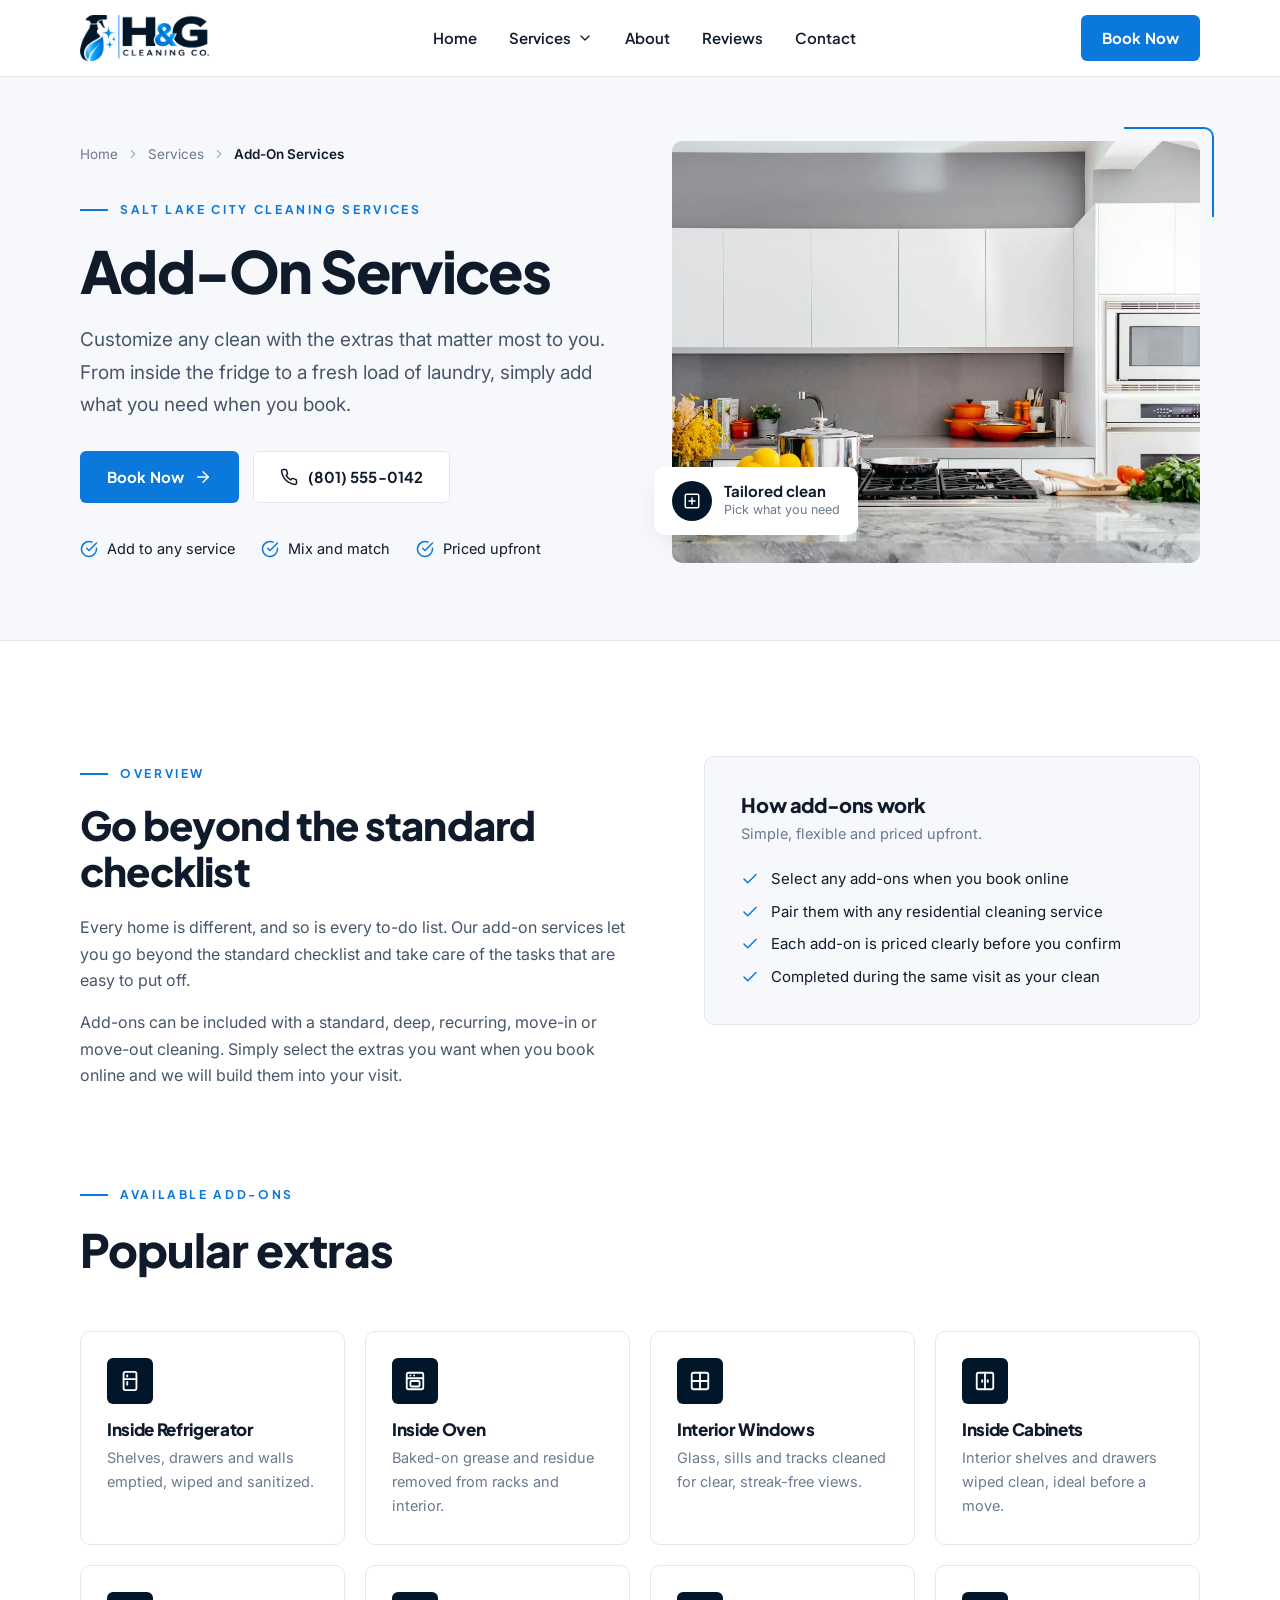
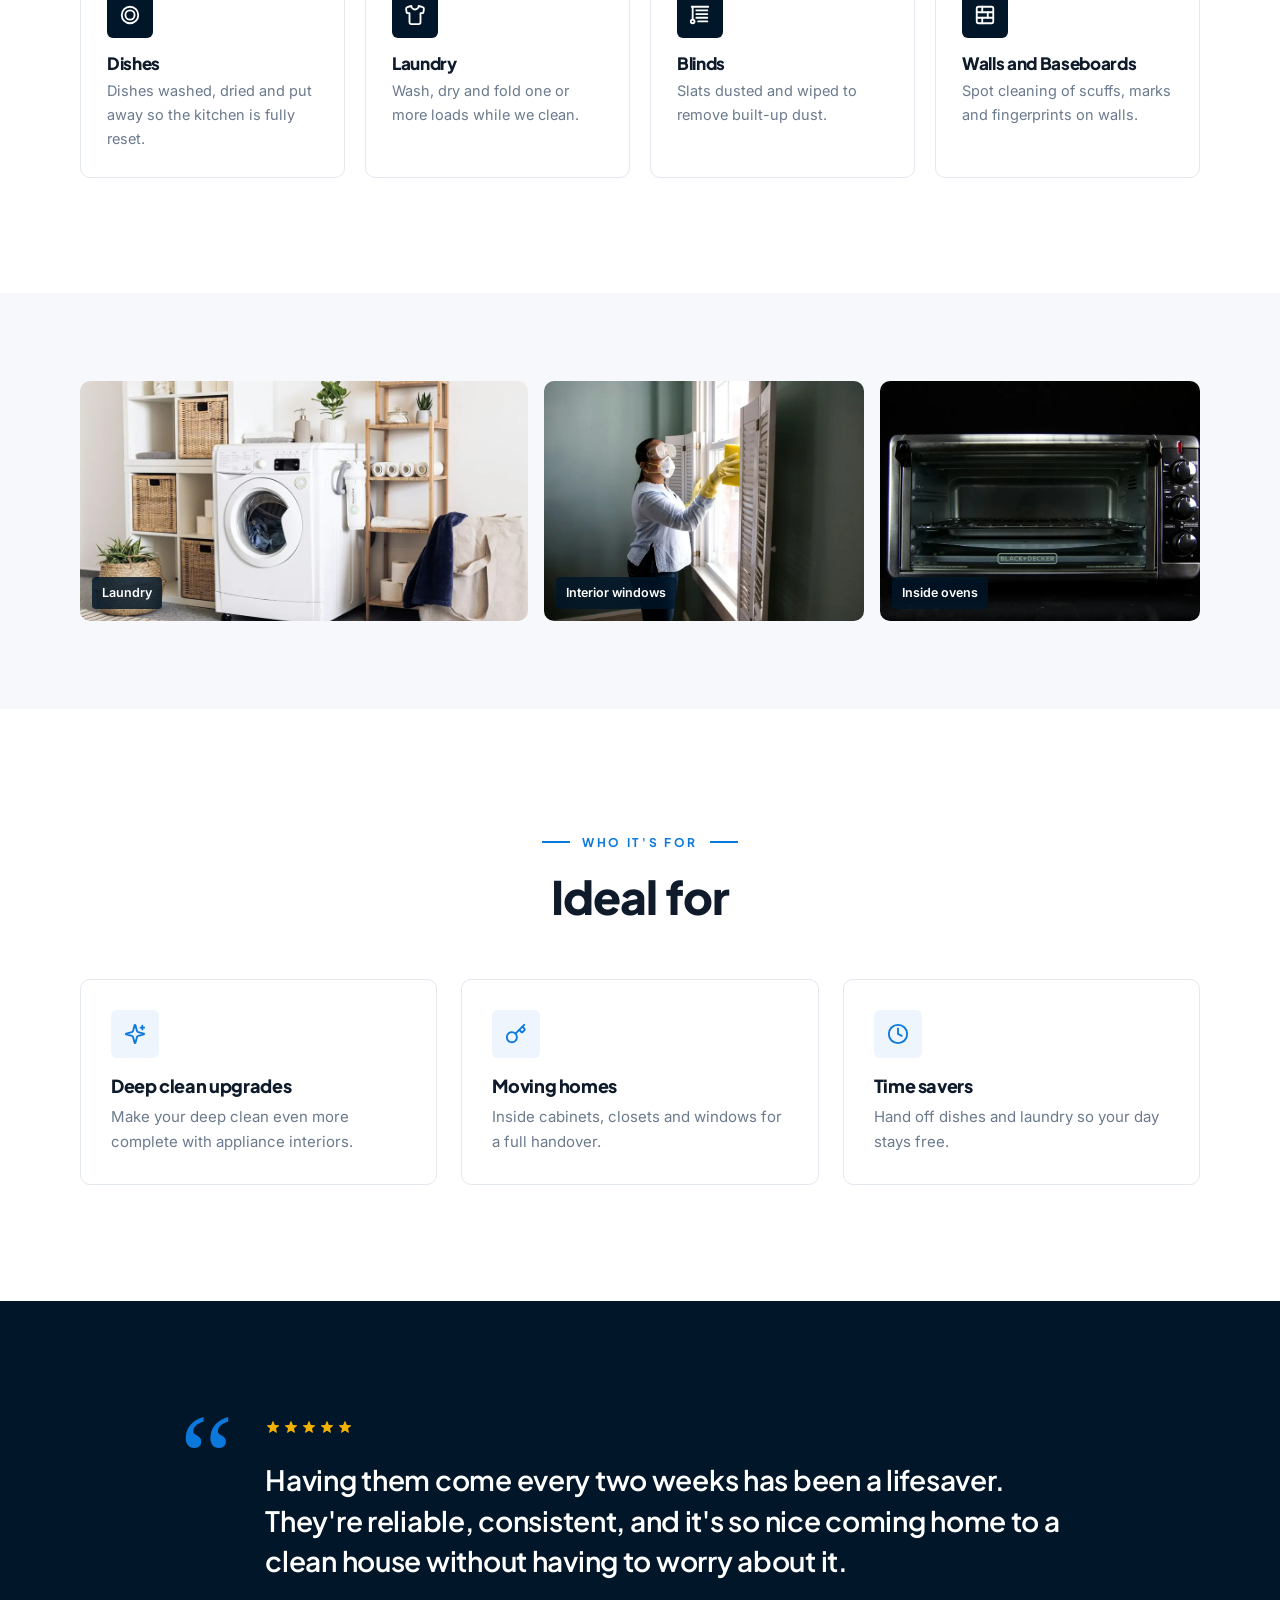
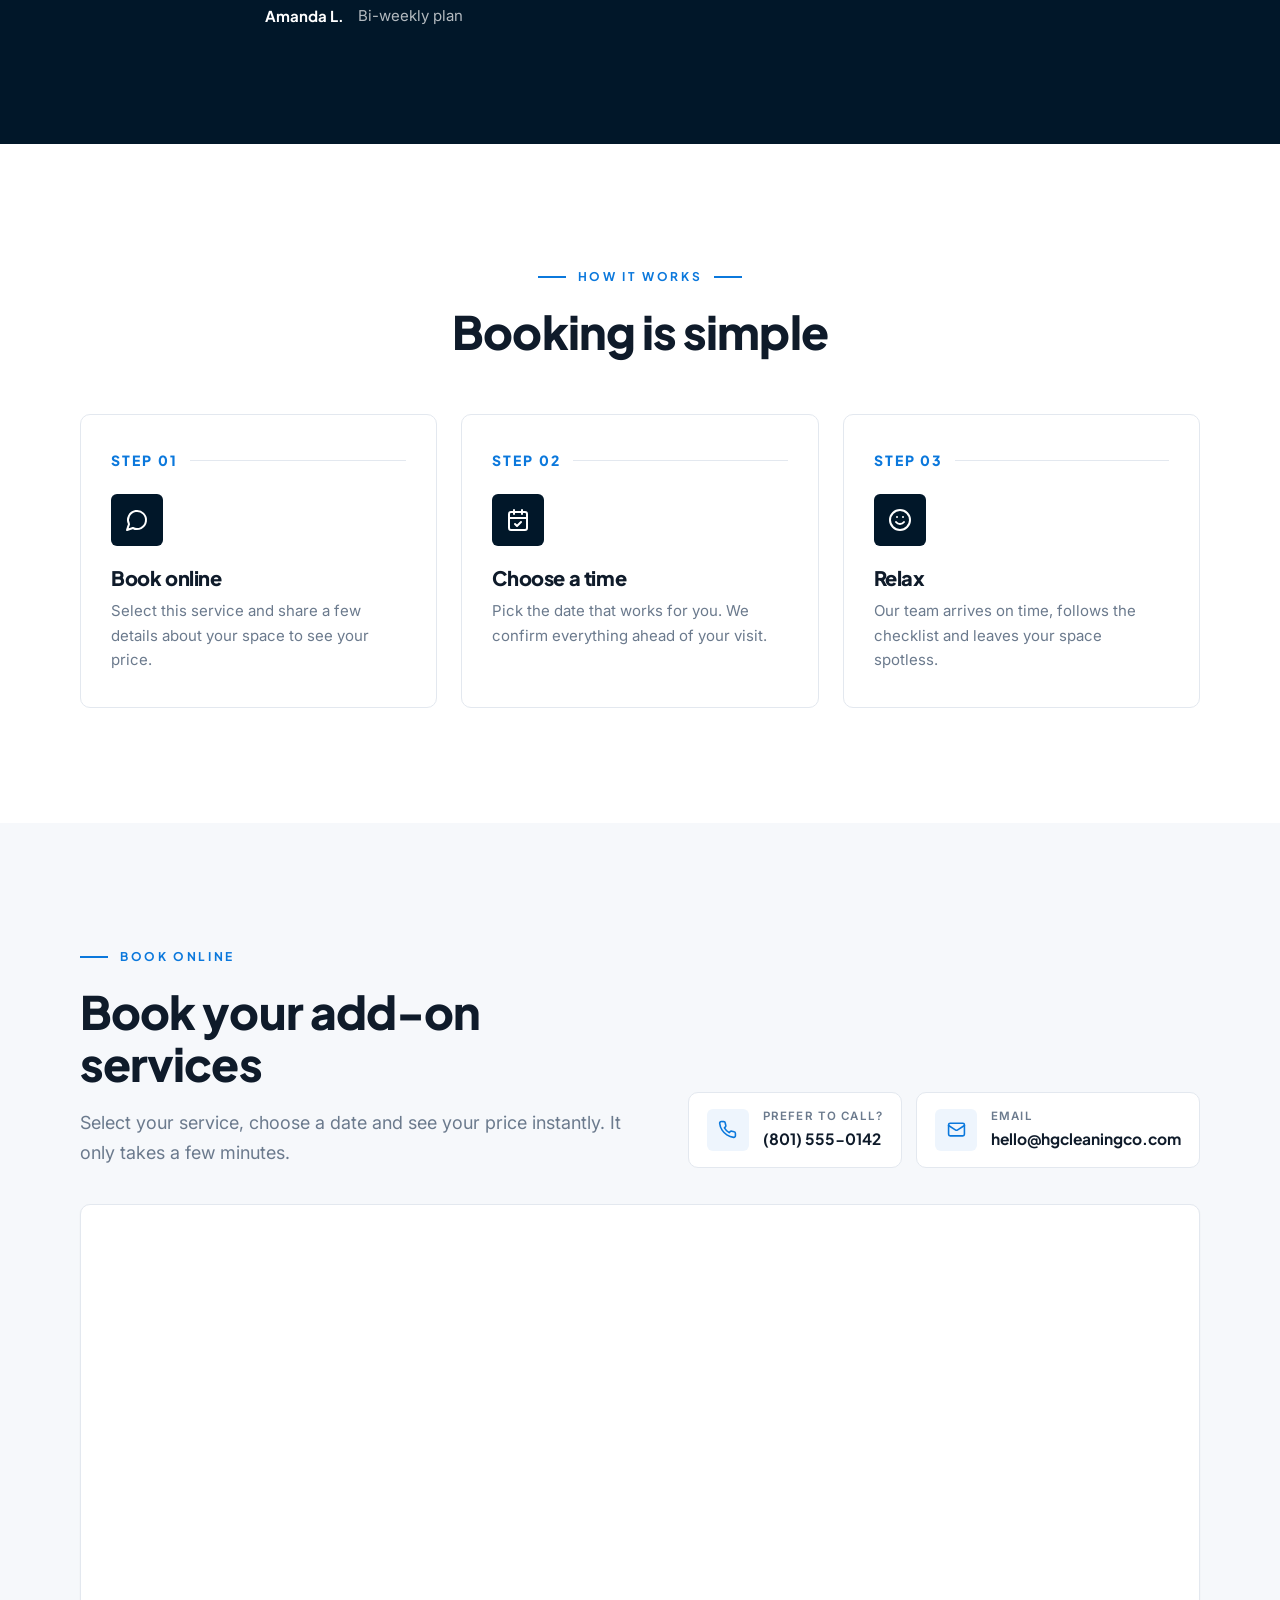
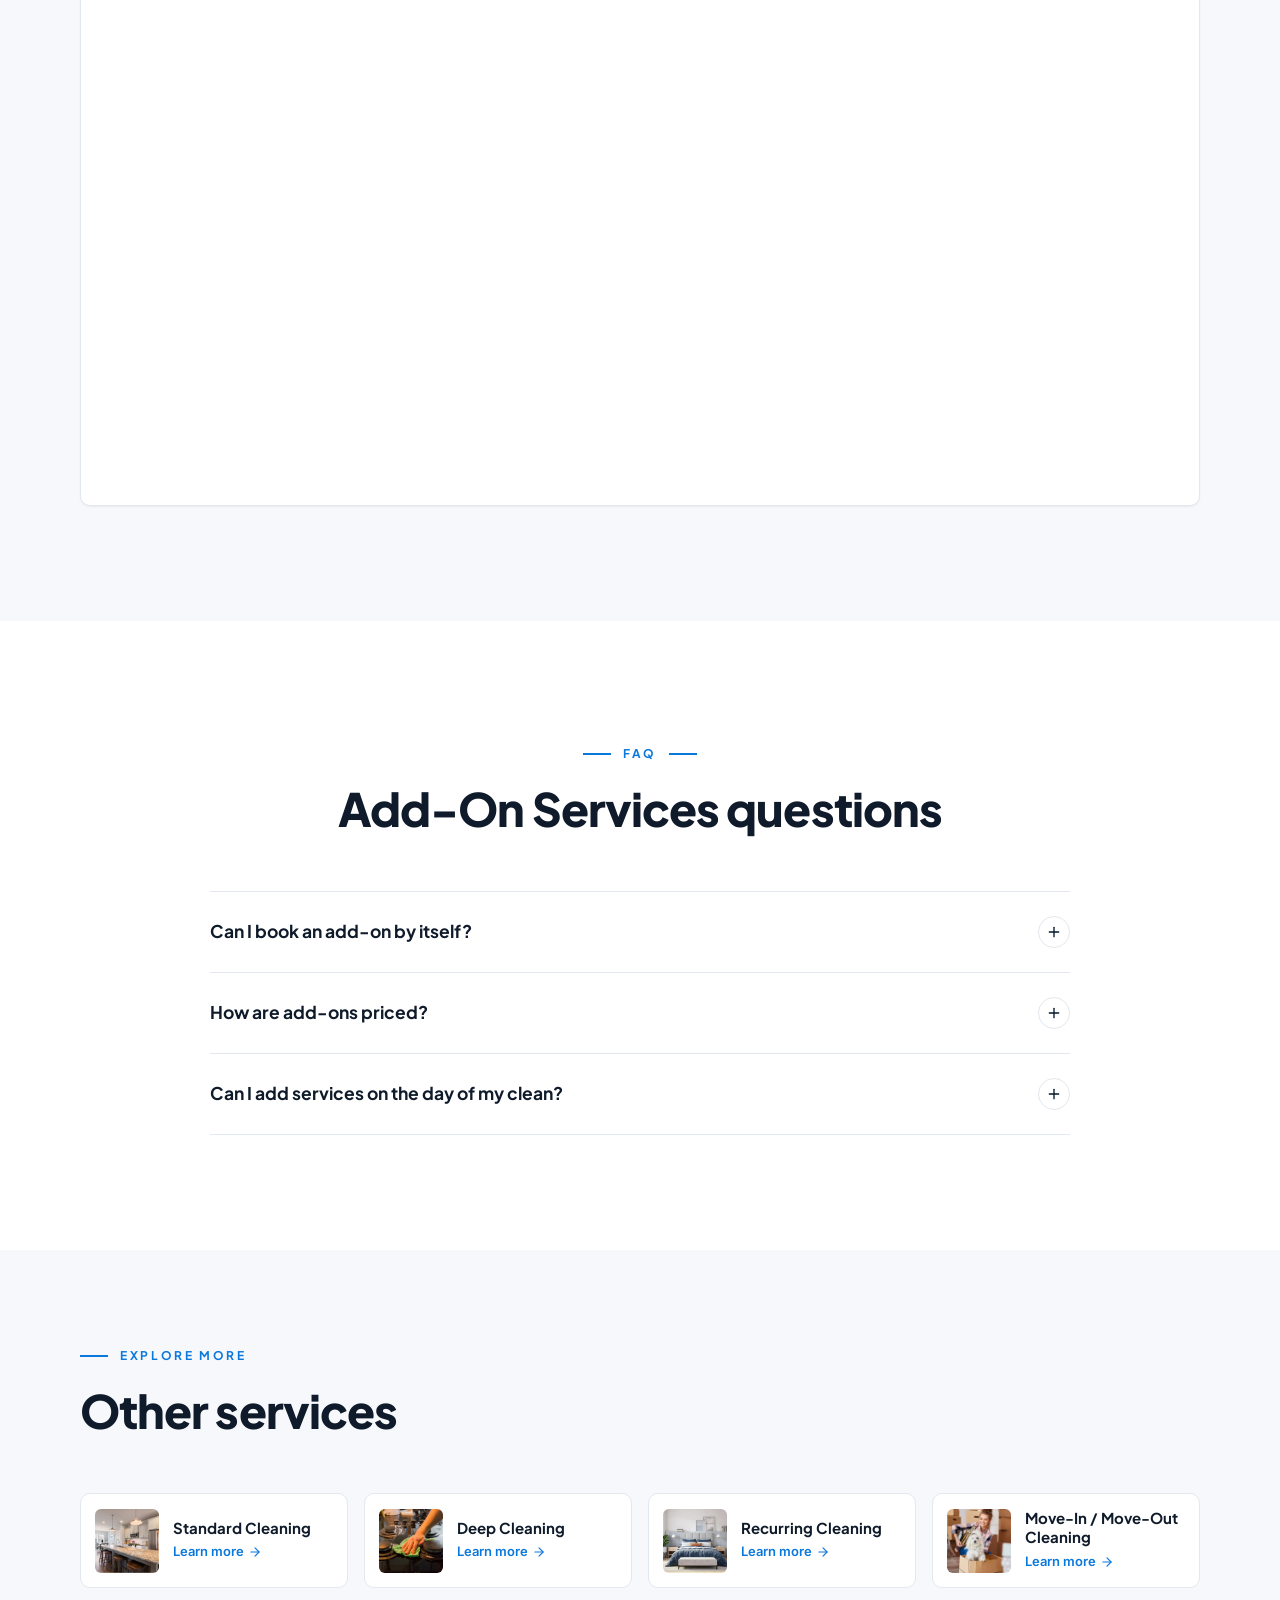
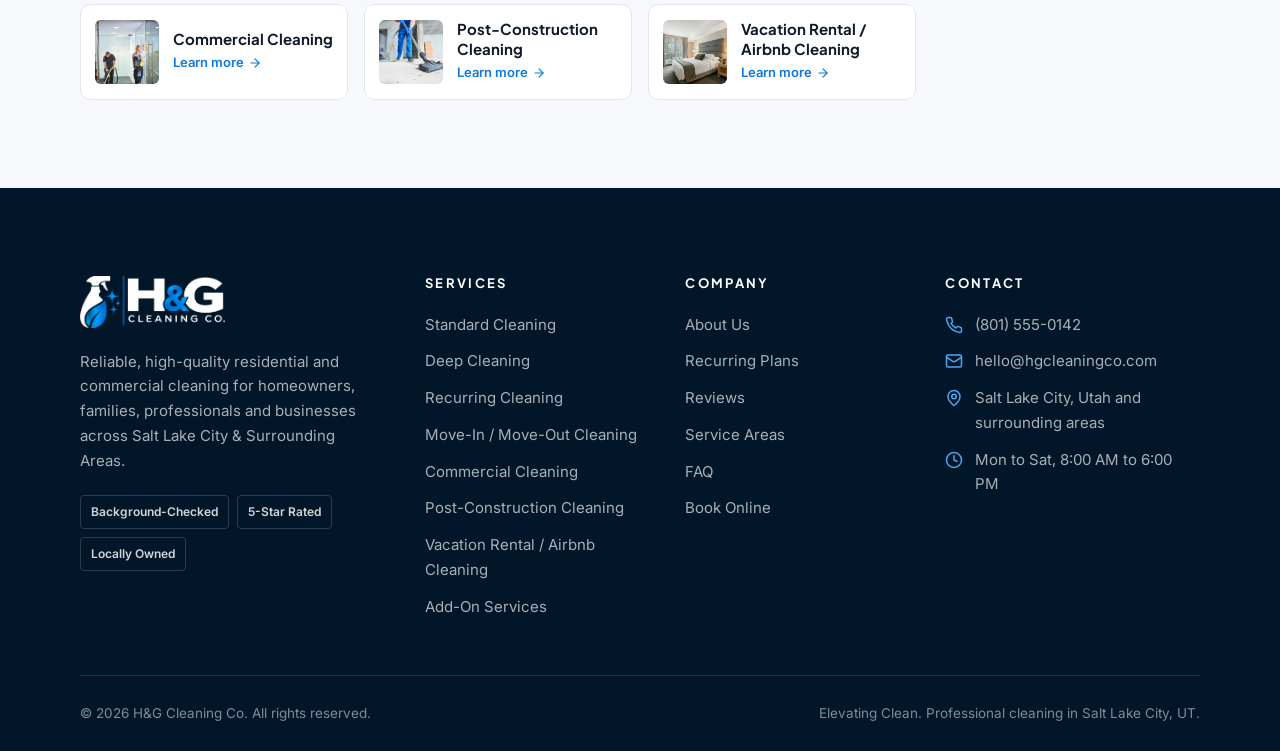
==== commit 97a81681: "Simplify home page with split-screen hero and lighter sections Co-authored-by: Cursor <cursoragent@c" ====
--- a/services/add-on-services/index.html
+++ b/services/add-on-services/index.html
@@ -45,18 +45,6 @@
 </head>
 <body>
 <a class="skip-link" href="#main">Skip to content</a>
-<div class="topbar">
-  <div class="container">
-    <div class="topbar__items">
-      <span class="topbar__item"><svg viewBox="0 0 24 24" fill="none" stroke="currentColor" stroke-width="2" stroke-linecap="round" stroke-linejoin="round" aria-hidden="true" focusable="false"><path d="M20 10c0 6-8 12-8 12s-8-6-8-12a8 8 0 0 1 16 0Z"/><circle cx="12" cy="10" r="3"/></svg>Serving Salt Lake City & Surrounding Areas</span>
-      <span class="topbar__item"><svg viewBox="0 0 24 24" fill="none" stroke="currentColor" stroke-width="2" stroke-linecap="round" stroke-linejoin="round" aria-hidden="true" focusable="false"><path d="M20 13c0 5-3.5 7.5-7.66 8.95a1 1 0 0 1-.67-.01C7.5 20.5 4 18 4 13V6a1 1 0 0 1 1-1c2 0 4.5-1.2 6.24-2.72a1.17 1.17 0 0 1 1.52 0C14.51 3.81 17 5 19 5a1 1 0 0 1 1 1z"/><path d="m9 12 2 2 4-4"/></svg>Background-checked team</span>
-    </div>
-    <div class="topbar__items">
-      <span class="topbar__item"><svg viewBox="0 0 24 24" fill="none" stroke="currentColor" stroke-width="2" stroke-linecap="round" stroke-linejoin="round" aria-hidden="true" focusable="false"><circle cx="12" cy="12" r="10"/><path d="M12 6v6l4 2"/></svg>Mon to Sat, 8:00 AM to 6:00 PM</span>
-      <a class="topbar__item" href="mailto:hello@hgcleaningco.com"><svg viewBox="0 0 24 24" fill="none" stroke="currentColor" stroke-width="2" stroke-linecap="round" stroke-linejoin="round" aria-hidden="true" focusable="false"><rect x="2" y="4" width="20" height="16" rx="2"/><path d="m22 7-8.97 5.7a1.94 1.94 0 0 1-2.06 0L2 7"/></svg>hello@hgcleaningco.com</a>
-    </div>
-  </div>
-</div>
 <header class="site-header" id="top">
   <div class="container">
     <a class="brand" href="../../" aria-label="H&amp;G Cleaning Co. home">
@@ -77,13 +65,11 @@
 <a href="../../services/add-on-services/" aria-current="page"><span class="dropdown__icon"><svg viewBox="0 0 24 24" fill="none" stroke="currentColor" stroke-width="2" stroke-linecap="round" stroke-linejoin="round" aria-hidden="true" focusable="false"><rect x="3" y="3" width="18" height="18" rx="2"/><path d="M8 12h8"/><path d="M12 8v8"/></svg></span><span><strong>Add-On Services</strong><span class="desc">Fridges, ovens, windows, laundry and more</span></span></a>
         </div>
       </div>
-      <a class="nav__link" href="../../#plans">Plans</a>
       <a class="nav__link" href="../../#about">About</a>
       <a class="nav__link" href="../../#reviews">Reviews</a>
       <a class="nav__link" href="#book">Contact</a>
     </nav>
     <div class="header__actions">
-      <a class="header__phone" href="tel:+18015550142"><span class="ico"><svg viewBox="0 0 24 24" fill="none" stroke="currentColor" stroke-width="2" stroke-linecap="round" stroke-linejoin="round" aria-hidden="true" focusable="false"><path d="M22 16.92v3a2 2 0 0 1-2.18 2 19.79 19.79 0 0 1-8.63-3.07 19.5 19.5 0 0 1-6-6 19.79 19.79 0 0 1-3.07-8.67A2 2 0 0 1 4.11 2h3a2 2 0 0 1 2 1.72c.13.96.36 1.9.7 2.81a2 2 0 0 1-.45 2.11L8.09 9.91a16 16 0 0 0 6 6l1.27-1.27a2 2 0 0 1 2.11-.45c.91.34 1.85.57 2.81.7A2 2 0 0 1 22 16.92z"/></svg></span><span><small>Call us</small>(801) 555-0142</span></a>
       <a class="btn btn--primary header__cta" href="#book">Book Now</a>
       <button class="menu-toggle" type="button" aria-label="Open menu" aria-expanded="false" aria-controls="mobile-menu"><svg class="ico-open" viewBox="0 0 24 24" fill="none" stroke="currentColor" stroke-width="2" stroke-linecap="round" stroke-linejoin="round" aria-hidden="true" focusable="false"><path d="M4 6h16"/><path d="M4 12h16"/><path d="M4 18h16"/></svg><svg class="ico-close" viewBox="0 0 24 24" fill="none" stroke="currentColor" stroke-width="2" stroke-linecap="round" stroke-linejoin="round" aria-hidden="true" focusable="false"><path d="M18 6 6 18"/><path d="m6 6 12 12"/></svg></button>
     </div>
@@ -104,7 +90,6 @@
 <li><a href="../../services/add-on-services/" aria-current="page">Add-On Services</a></li>
     </ul>
   </details>
-  <a href="../../#plans">Recurring Plans</a>
   <a href="../../#about">About</a>
   <a href="../../#reviews">Reviews</a>
   <a href="../../#areas">Service Areas</a>
@@ -301,7 +286,7 @@
         <h3>Company</h3>
         <ul>
           <li><a href="../../#about">About Us</a></li>
-          <li><a href="../../#plans">Recurring Plans</a></li>
+          <li><a href="../../services/recurring-cleaning/">Recurring Plans</a></li>
           <li><a href="../../#reviews">Reviews</a></li>
           <li><a href="../../#areas">Service Areas</a></li>
           <li><a href="../../#faq">FAQ</a></li>
--- a/css/styles.css
+++ b/css/styles.css
@@ -107,14 +107,6 @@
 .text-link:hover { color: var(--blue); }
 .text-link:hover svg { transform: translateX(3px); }
 
-/* Top bar */
-.topbar { background: var(--navy); color: rgba(255,255,255,.78); font-size: 13px; }
-.topbar .container { display: flex; align-items: center; justify-content: space-between; gap: 24px; min-height: 40px; }
-.topbar__items { display: flex; gap: 28px; }
-.topbar__item { display: inline-flex; align-items: center; gap: 8px; }
-.topbar svg { width: 15px; height: 15px; color: #6fb4f5; }
-.topbar a:hover { color: #fff; }
-
 /* Header */
 .site-header {
   position: sticky; top: 0; z-index: 100;
@@ -157,11 +149,7 @@
 .dropdown strong { display: block; font-family: var(--font-head); font-size: 14px; color: var(--ink); line-height: 1.3; }
 .dropdown span.desc { display: block; font-size: 12.5px; color: var(--muted); line-height: 1.45; margin-top: 2px; }
 
-.header__actions { display: flex; align-items: center; gap: 18px; }
-.header__phone { display: inline-flex; align-items: center; gap: 10px; font-family: var(--font-head); font-weight: 700; color: var(--ink); font-size: 15px; }
-.header__phone span.ico { width: 38px; height: 38px; border-radius: 50%; background: var(--blue-50); color: var(--blue); display: grid; place-items: center; }
-.header__phone svg { width: 17px; height: 17px; }
-.header__phone small { display: block; font-size: 11px; font-weight: 600; color: var(--muted); letter-spacing: .08em; text-transform: uppercase; line-height: 1.2; }
+.header__actions { display: flex; align-items: center; gap: 12px; }
 .header__cta { min-height: 46px; padding: 0 20px; }
 
 .menu-toggle {
@@ -206,89 +194,55 @@
 }
 .mobile-bar .btn { min-height: 48px; padding: 0 14px; font-size: 15px; }
 
-/* Hero (home) */
-.hero { position: relative; color: rgba(255,255,255,.82); background: var(--navy); overflow: hidden; }
-.hero__bg { position: absolute; inset: 0; }
-.hero__bg img { width: 100%; height: 100%; object-fit: cover; object-position: center 40%; }
-.hero__bg::after {
-  content: ""; position: absolute; inset: 0;
-  background: linear-gradient(90deg, rgba(1,23,41,.94) 0%, rgba(1,23,41,.86) 42%, rgba(1,23,41,.55) 72%, rgba(1,23,41,.45) 100%);
-}
-.hero .container { position: relative; display: grid; grid-template-columns: 1.15fr .85fr; gap: clamp(32px, 5vw, 72px); align-items: center; padding-top: clamp(56px, 8vw, 110px); padding-bottom: clamp(56px, 8vw, 110px); }
-.hero h1 { color: #fff; font-size: clamp(38px, 5.6vw, 66px); line-height: 1.05; letter-spacing: -0.03em; margin-bottom: 24px; }
-.hero h1 em { font-style: normal; color: #4ea5f2; }
-.hero .lead { max-width: 560px; color: rgba(255,255,255,.78); padding-left: 22px; border-left: 2px solid var(--blue); margin-bottom: 34px; }
-.hero__actions { display: flex; flex-wrap: wrap; gap: 14px; margin-bottom: 40px; }
-.hero__trust { display: flex; flex-wrap: wrap; gap: 14px 28px; font-size: 14.5px; color: rgba(255,255,255,.85); }
-.hero__trust li { display: inline-flex; align-items: center; gap: 9px; }
-.hero__trust svg { width: 18px; height: 18px; color: #4ea5f2; }
-
-/* Quote card */
-.quote-card {
-  position: relative; background: #fff; color: var(--text);
-  border-radius: var(--radius-lg); padding: clamp(24px, 3vw, 36px);
-  box-shadow: var(--shadow-lg);
-}
-.quote-card::before { content: ""; position: absolute; top: 0; left: 28px; right: 28px; height: 3px; background: var(--blue); border-radius: 0 0 3px 3px; }
-.quote-card h2, .quote-card h3 { font-size: 22px; margin-bottom: 6px; }
-.quote-card > p { font-size: 14.5px; color: var(--muted); margin-bottom: 22px; }
-.hero-card__steps { display: grid; gap: 18px; margin: 0 0 26px; padding: 22px 0; border-top: 1px solid var(--line); border-bottom: 1px solid var(--line); }
-.hero-card__steps li { display: flex; gap: 14px; align-items: flex-start; font-size: 14px; color: var(--muted); line-height: 1.5; }
-.hero-card__steps li > span { flex: none; width: 30px; height: 30px; border-radius: 50%; background: var(--blue-50); color: var(--blue); display: grid; place-items: center; font-family: var(--font-head); font-weight: 800; font-size: 13px; }
-.hero-card__steps strong { display: block; font-family: var(--font-head); font-size: 15px; color: var(--ink); }
-.hero-card__call { display: flex; align-items: center; justify-content: center; gap: 8px; margin-top: 16px; font-family: var(--font-head); font-weight: 700; font-size: 14.5px; color: var(--navy); }
-.hero-card__call:hover { color: var(--blue); }
-.hero-card__call svg { width: 16px; height: 16px; color: var(--blue); }
-
-/* Trust strip */
-.trust-strip { border-bottom: 1px solid var(--line); background: #fff; }
-.trust-strip .container { display: grid; grid-template-columns: repeat(4, 1fr); }
-.trust-item { display: flex; align-items: center; gap: 16px; padding: 30px 24px; border-left: 1px solid var(--line); }
-.trust-item:first-child { border-left: 0; padding-left: 0; }
-.trust-item__icon { flex: none; width: 48px; height: 48px; border-radius: 50%; display: grid; place-items: center; background: var(--blue-50); color: var(--blue); }
-.trust-item__icon svg { width: 22px; height: 22px; }
-.trust-item strong { display: block; font-family: var(--font-head); color: var(--ink); font-size: 15.5px; line-height: 1.3; }
-.trust-item span { font-size: 13.5px; color: var(--muted); }
-
-/* Service cards */
-.services-grid { display: grid; grid-template-columns: repeat(4, 1fr); gap: 24px; }
-.service-card {
-  display: flex; flex-direction: column; background: #fff;
-  border: 1px solid var(--line); border-radius: var(--radius-lg); overflow: hidden;
-  transition: border-color .25s, box-shadow .25s, transform .25s;
-}
-.service-card:hover { border-color: #cfd9e5; box-shadow: var(--shadow); transform: translateY(-3px); }
-.service-card__media { position: relative; aspect-ratio: 4 / 3; overflow: hidden; background: var(--bg-soft); }
-.service-card__media img { width: 100%; height: 100%; object-fit: cover; transition: transform .6s ease; }
-.service-card:hover .service-card__media img { transform: scale(1.05); }
-.service-card__num {
-  position: absolute; left: 14px; top: 14px; padding: 4px 9px; border-radius: 4px;
-  background: rgba(1,23,41,.82); color: #fff; font-family: var(--font-head); font-size: 12px; font-weight: 700; letter-spacing: .08em;
-}
-.service-card__body { display: flex; flex-direction: column; flex: 1; padding: 22px 22px 24px; }
-.service-card h3 { font-size: 18.5px; margin-bottom: 10px; }
-.service-card p { font-size: 14.5px; line-height: 1.6; color: var(--muted); margin-bottom: 18px; }
-.service-card .text-link { margin-top: auto; }
+/* Split hero (home) */
+.hero-split { display: grid; grid-template-columns: 1fr 1fr; min-height: min(720px, calc(100vh - var(--header-h))); background: #fff; }
+.hero-split__content {
+  display: flex; flex-direction: column; justify-content: center;
+  padding: clamp(56px, 7vw, 96px) clamp(32px, 5vw, 80px) clamp(56px, 7vw, 96px) max(var(--gutter), calc((100vw - var(--container)) / 2 + var(--gutter)));
+}
+.hero-split h1 { font-size: clamp(38px, 4.6vw, 60px); line-height: 1.06; letter-spacing: -0.035em; margin-bottom: 22px; max-width: 560px; }
+.hero-split .lead { color: var(--text); max-width: 480px; margin-bottom: 34px; }
+.hero-split__actions { display: flex; flex-wrap: wrap; gap: 12px; margin-bottom: 44px; }
+.hero-split__trust { display: flex; flex-wrap: wrap; gap: 12px 24px; padding-top: 28px; border-top: 1px solid var(--line); max-width: 580px; font-size: 14px; color: var(--muted); }
+.hero-split__trust li { display: inline-flex; align-items: center; gap: 8px; }
+.hero-split__trust > li > svg { width: 17px; height: 17px; color: var(--blue); }
+.hero-split__trust .stars svg { width: 14px; height: 14px; }
+.hero-split__media { position: relative; overflow: hidden; background: var(--bg-soft); }
+.hero-split__media > img { position: absolute; inset: 0; width: 100%; height: 100%; object-fit: cover; object-position: 65% center; }
+.hero-split__media::after { content: ""; position: absolute; inset: 0; background: linear-gradient(180deg, rgba(1,23,41,0) 45%, rgba(1,23,41,.35) 100%); }
+.book-panel {
+  position: absolute; z-index: 1; left: clamp(24px, 4vw, 56px); bottom: clamp(24px, 4vw, 56px);
+  width: min(380px, calc(100% - 48px)); padding: 30px;
+  background: #fff; border-radius: var(--radius-lg); box-shadow: var(--shadow-lg);
+}
+.book-panel__label { display: block; font-family: var(--font-head); font-size: 11.5px; font-weight: 700; letter-spacing: .2em; text-transform: uppercase; color: var(--blue); margin-bottom: 10px; }
+.book-panel h2 { font-size: 23px; margin-bottom: 8px; }
+.book-panel p { font-size: 15px; color: var(--muted); margin-bottom: 22px; }
+.book-panel__call { display: block; text-align: center; margin-top: 14px; font-size: 14px; font-weight: 600; color: var(--navy); }
+.book-panel__call:hover { color: var(--blue); }
+
+/* Service tiles (home) */
+.tiles { display: grid; grid-template-columns: repeat(4, 1fr); gap: 40px 28px; }
+.tile { display: block; }
+.tile__media { aspect-ratio: 4 / 3; border-radius: var(--radius-lg); overflow: hidden; background: var(--bg-soft); margin-bottom: 18px; }
+.tile__media img { width: 100%; height: 100%; object-fit: cover; transition: transform .6s ease; }
+.tile:hover .tile__media img { transform: scale(1.04); }
+.tile h3 { display: flex; align-items: center; gap: 8px; font-size: 18px; letter-spacing: -0.01em; margin-bottom: 6px; transition: color .2s; }
+.tile h3 svg { width: 16px; height: 16px; color: var(--blue); flex: none; opacity: 0; transform: translateX(-4px); transition: opacity .2s, transform .2s; }
+.tile:hover h3 { color: var(--blue); }
+.tile:hover h3 svg { opacity: 1; transform: none; }
+.tile p { font-size: 14.5px; color: var(--muted); margin: 0; }
 
 /* Split / about */
 .split { display: grid; grid-template-columns: 1fr 1fr; gap: clamp(40px, 6vw, 88px); align-items: center; }
 .split--reverse .split__media { order: 2; }
 .split__content h2 { font-size: clamp(30px, 4vw, 44px); margin-bottom: 20px; }
 .split__content > p { margin-bottom: 1.1em; }
-.media-stack { position: relative; padding: 0 0 56px 0; }
-.media-stack__main { border-radius: var(--radius-lg); overflow: hidden; aspect-ratio: 4 / 3.3; }
-.media-stack__main img { width: 100%; height: 100%; object-fit: cover; }
-.media-stack__inset {
-  position: absolute; right: -4%; bottom: 0; width: 46%; aspect-ratio: 1 / 1;
-  border-radius: var(--radius-lg); overflow: hidden; border: 6px solid #fff; box-shadow: var(--shadow);
-}
-.media-stack__inset img { width: 100%; height: 100%; object-fit: cover; }
-.media-stack__badge {
-  position: absolute; left: 24px; bottom: 20px; display: flex; align-items: center; gap: 14px;
-  background: var(--navy); color: #fff; padding: 16px 20px; border-radius: var(--radius-lg); box-shadow: var(--shadow);
-}
-.media-stack__badge strong { font-family: var(--font-head); font-size: 26px; line-height: 1; display: block; }
-.media-stack__badge span { font-size: 12.5px; color: rgba(255,255,255,.72); }
+.about-media { border-radius: var(--radius-lg); overflow: hidden; aspect-ratio: 4 / 3; }
+.about-media img { width: 100%; height: 100%; object-fit: cover; }
+.simple-checks { display: grid; gap: 12px; margin: 26px 0 30px; }
+.simple-checks li { display: flex; align-items: center; gap: 12px; color: var(--ink); font-weight: 500; }
+.simple-checks svg { flex: none; width: 20px; height: 20px; padding: 3px; border-radius: 50%; background: var(--blue-50); color: var(--blue); }
 .stars { display: inline-flex; gap: 2px; color: var(--star); }
 .stars svg { width: 16px; height: 16px; color: var(--star); }
 
@@ -311,33 +265,16 @@
 .step h3 { font-size: 20px; margin-bottom: 10px; }
 .step p { font-size: 15px; color: var(--muted); margin: 0; }
 
-/* Plans */
-.plans { display: grid; grid-template-columns: repeat(3, 1fr); gap: 24px; align-items: stretch; }
-.plan { position: relative; display: flex; flex-direction: column; padding: 36px 32px; border-radius: var(--radius-lg); background: var(--navy-2); border: 1px solid rgba(255,255,255,.08); }
-.plan--featured { background: #fff; border-color: #fff; }
-.section--navy .plan--featured h3 { color: var(--ink); }
-.plan.plan--featured p, .plan.plan--featured li { color: var(--text); }
-.plan__tag { position: absolute; top: -12px; left: 32px; background: var(--blue); color: #fff; font-family: var(--font-head); font-size: 11.5px; font-weight: 700; letter-spacing: .12em; text-transform: uppercase; padding: 5px 12px; border-radius: 4px; }
-.plan__freq { font-family: var(--font-head); font-size: 12px; font-weight: 700; letter-spacing: .2em; text-transform: uppercase; color: #6fb4f5; margin-bottom: 10px; }
-.plan--featured .plan__freq { color: var(--blue); }
-.plan h3 { font-size: 26px; margin-bottom: 12px; }
-.plan p { font-size: 15px; color: rgba(255,255,255,.7); }
-.plan ul { display: grid; gap: 12px; margin: 10px 0 30px; }
-.plan li { display: flex; gap: 10px; font-size: 15px; color: rgba(255,255,255,.85); }
-.plan li svg { flex: none; width: 18px; height: 18px; margin-top: 3px; color: #4ea5f2; }
-.plan--featured li svg { color: var(--blue); }
-.plan .btn { margin-top: auto; }
-.plans-note { text-align: center; margin: 36px auto 0; font-size: 14.5px; color: rgba(255,255,255,.6); max-width: 640px; }
+.steps-inline { display: grid; grid-template-columns: repeat(3, 1fr); gap: 48px; margin: 0; padding: 0; list-style: none; text-align: center; max-width: 980px; margin-left: auto; margin-right: auto; }
+.steps-inline__num { display: inline-grid; place-items: center; width: 52px; height: 52px; border-radius: 50%; border: 1.5px solid var(--blue-100); color: var(--blue); font-family: var(--font-head); font-weight: 800; font-size: 18px; margin-bottom: 18px; }
+.steps-inline h3 { font-size: 19px; margin-bottom: 8px; }
+.steps-inline p { font-size: 15px; color: var(--muted); margin: 0 auto; max-width: 260px; }
 
 /* Reviews */
-.reviews-head { display: flex; align-items: flex-end; justify-content: space-between; gap: 32px; margin-bottom: 48px; }
-.reviews-head .section-head { margin-bottom: 0; }
-.rating-summary { display: flex; align-items: center; gap: 18px; padding: 18px 22px; border: 1px solid var(--line); border-radius: var(--radius-lg); background: #fff; flex: none; }
-.rating-summary strong { font-family: var(--font-head); font-size: 40px; line-height: 1; color: var(--ink); }
-.rating-summary span { display: block; font-size: 13px; color: var(--muted); margin-top: 4px; }
-.reviews { display: grid; grid-template-columns: repeat(6, 1fr); gap: 24px; }
-.review { grid-column: span 2; display: flex; flex-direction: column; padding: 30px; background: #fff; border: 1px solid var(--line); border-radius: var(--radius-lg); }
-.review:nth-child(4) { grid-column: 2 / span 2; }
+.rating-line { display: inline-flex; align-items: center; gap: 10px; justify-content: center; }
+.rating-line strong { font-family: var(--font-head); color: var(--ink); }
+.reviews { display: grid; grid-template-columns: repeat(3, 1fr); gap: 24px; }
+.review { display: flex; flex-direction: column; padding: 30px; background: #fff; border: 1px solid var(--line); border-radius: var(--radius-lg); }
 .review blockquote { margin: 18px 0 24px; font-size: 16px; line-height: 1.7; color: var(--ink); }
 .review footer { margin-top: auto; display: flex; align-items: center; gap: 12px; padding-top: 20px; border-top: 1px solid var(--line); }
 .review__avatar { width: 42px; height: 42px; border-radius: 50%; background: var(--blue-50); color: var(--blue); display: grid; place-items: center; font-family: var(--font-head); font-weight: 800; font-size: 15px; }
@@ -346,9 +283,9 @@
 
 /* Areas */
 .areas { display: grid; grid-template-columns: 1fr 1.1fr; gap: clamp(32px, 5vw, 72px); align-items: center; }
-.areas__list { display: grid; grid-template-columns: repeat(3, 1fr); gap: 12px 20px; margin: 30px 0 34px; }
-.areas__list li { display: flex; align-items: center; gap: 10px; font-size: 15px; color: rgba(255,255,255,.88); }
-.areas__list svg { width: 16px; height: 16px; color: #4ea5f2; flex: none; }
+.areas h2 { font-size: clamp(30px, 4vw, 42px); margin-bottom: 16px; }
+.area-chips { display: flex; flex-wrap: wrap; gap: 8px; margin-top: 28px; }
+.area-chips li { font-size: 13.5px; padding: 7px 12px; border: 1px solid rgba(255,255,255,.16); border-radius: 999px; color: rgba(255,255,255,.86); }
 .areas__map { border-radius: var(--radius-lg); overflow: hidden; aspect-ratio: 4 / 3; background: var(--navy-2); border: 1px solid rgba(255,255,255,.1); }
 .areas__map iframe { width: 100%; height: 100%; border: 0; display: block; filter: grayscale(.25) contrast(1.05); }
 
@@ -479,40 +416,32 @@
 
 /* Responsive */
 @media (max-width: 1180px) {
-  .header__phone { display: none; }
-  .services-grid { grid-template-columns: repeat(2, 1fr); }
+  .tiles { grid-template-columns: repeat(2, 1fr); }
   .other-services { grid-template-columns: repeat(2, 1fr); }
   .addon-grid { grid-template-columns: repeat(2, 1fr); }
 }
 
 @media (max-width: 1024px) {
   :root { --header-h: 68px; }
-  .topbar { display: none; }
   .nav, .header__cta { display: none; }
   .menu-toggle { display: inline-flex; }
   .brand img { height: 40px; }
   .mobile-bar { display: grid; }
   body { padding-bottom: calc(68px + env(safe-area-inset-bottom)); }
 
-  .hero .container { grid-template-columns: 1fr; }
-  .hero__bg::after { background: linear-gradient(180deg, rgba(1,23,41,.9) 0%, rgba(1,23,41,.84) 55%, rgba(1,23,41,.92) 100%); }
-  .hero__content { max-width: 680px; }
-  .trust-strip .container { grid-template-columns: repeat(2, 1fr); }
-  .trust-item { padding: 22px 18px; }
-  .trust-item:nth-child(3) { border-left: 0; padding-left: 0; }
-  .trust-item:nth-child(n+3) { border-top: 1px solid var(--line); }
+  .hero-split { grid-template-columns: 1fr; min-height: 0; }
+  .hero-split__content { padding: 48px var(--gutter) 40px; }
+  .hero-split__media { min-height: 0; overflow: visible; background: none; padding: 0 var(--gutter) 8px; }
+  .hero-split__media > img { position: static; height: auto; aspect-ratio: 16 / 10; border-radius: var(--radius-lg); }
+  .hero-split__media::after { display: none; }
+  .book-panel { position: relative; left: auto; bottom: auto; width: auto; margin: -56px 16px 0; padding: 24px; }
   .split, .areas, .detail, .page-hero .container { grid-template-columns: 1fr; }
   .booking__head { flex-direction: column; align-items: flex-start; }
   .booking__frame iframe { height: calc(100vh - var(--header-h) - 84px); height: calc(100dvh - var(--header-h) - 84px); min-height: 520px; }
-  .hero-card { max-width: 560px; }
   .split--reverse .split__media { order: 0; }
-  .media-stack { max-width: 640px; }
-  .steps, .plans, .ideal { grid-template-columns: 1fr; max-width: 640px; margin-left: auto; margin-right: auto; }
-  .plans { gap: 32px; }
-  .reviews-head { flex-direction: column; align-items: flex-start; }
-  .reviews { grid-template-columns: 1fr 1fr; }
-  .review, .review:nth-child(4) { grid-column: auto; }
-  .review:last-child { grid-column: 1 / -1; }
+  .about-media { max-width: 640px; }
+  .steps, .ideal { grid-template-columns: 1fr; max-width: 640px; margin-left: auto; margin-right: auto; }
+  .reviews { grid-template-columns: 1fr; max-width: 640px; margin: 0 auto; }
   .cta-band .container { flex-direction: column; align-items: flex-start; }
   .page-hero__media { order: -1; max-width: 680px; }
   .page-hero__media::before { display: none; }
@@ -524,38 +453,33 @@
 @media (max-width: 680px) {
   body { font-size: 15.5px; }
   .section-head p { font-size: 16.5px; }
-  .hero h1 { font-size: clamp(34px, 9.5vw, 44px); }
-  .hero .lead { padding-left: 16px; }
-  .hero__actions .btn { flex: 1 1 100%; }
-  .hero__trust { flex-direction: column; gap: 10px; }
+  .hero-split__content { padding-top: 40px; }
+  .hero-split h1 { font-size: clamp(34px, 9.6vw, 42px); }
+  .hero-split .lead { margin-bottom: 28px; }
+  .hero-split__actions { margin-bottom: 32px; }
+  .hero-split__actions .btn { flex: 1 1 100%; }
+  .hero-split__trust { gap: 10px 20px; padding-top: 22px; }
+  .hero-split__media > img { aspect-ratio: 4 / 3; }
+  .book-panel { margin: -44px 12px 0; padding: 22px; }
+  .book-panel h2 { font-size: 20px; }
+  .tiles { gap: 28px 16px; }
+  .tile__media { margin-bottom: 12px; }
+  .tile h3 { font-size: 15.5px; }
+  .tile p { display: none; }
+  .steps-inline { grid-template-columns: 1fr; gap: 36px; }
   .booking { padding-top: 48px; padding-bottom: 32px; }
   .booking__contact { display: none; }
   .booking__head { padding: 0 8px; margin-bottom: 20px; }
   .booking .container { padding-left: 12px; padding-right: 12px; }
-  .trust-strip .container { grid-template-columns: 1fr; }
-  .trust-item, .trust-item:first-child, .trust-item:nth-child(3) { border-left: 0; padding: 18px 0; }
-  .trust-item:nth-child(n+2) { border-top: 1px solid var(--line); }
-  .services-grid, .other-services { grid-template-columns: 1fr; }
+  .other-services { grid-template-columns: 1fr; }
   .addon-grid { gap: 12px; }
   .addon { padding: 18px; }
   .addon .ico { width: 40px; height: 40px; margin-bottom: 12px; }
   .addon h3 { font-size: 15.5px; }
   .addon p { font-size: 13.5px; }
-  .service-card { flex-direction: row; }
-  .service-card__media { flex: none; width: 38%; aspect-ratio: auto; min-height: 100%; }
-  .service-card__num { left: 8px; top: 8px; font-size: 11px; padding: 3px 7px; }
-  .service-card__body { padding: 16px; }
-  .service-card h3 { font-size: 16.5px; margin-bottom: 6px; }
-  .service-card p { font-size: 13.5px; margin-bottom: 12px; display: -webkit-box; -webkit-line-clamp: 3; -webkit-box-orient: vertical; overflow: hidden; }
-  .media-stack { padding-bottom: 40px; }
-  .media-stack__inset { width: 42%; right: 0; border-width: 4px; }
-  .media-stack__badge { left: 12px; bottom: 12px; padding: 12px 14px; }
-  .media-stack__badge strong { font-size: 21px; }
   .check-list--2col { grid-template-columns: 1fr; }
-  .step, .plan { padding: 28px 24px; }
-  .reviews { grid-template-columns: 1fr; }
+  .step { padding: 28px 24px; }
   .review { padding: 24px; }
-  .areas__list { grid-template-columns: 1fr 1fr; }
   .faq summary { font-size: 16px; padding: 20px 0; }
   .faq details > div { padding-right: 0; }
   .cta-band__actions { width: 100%; }
